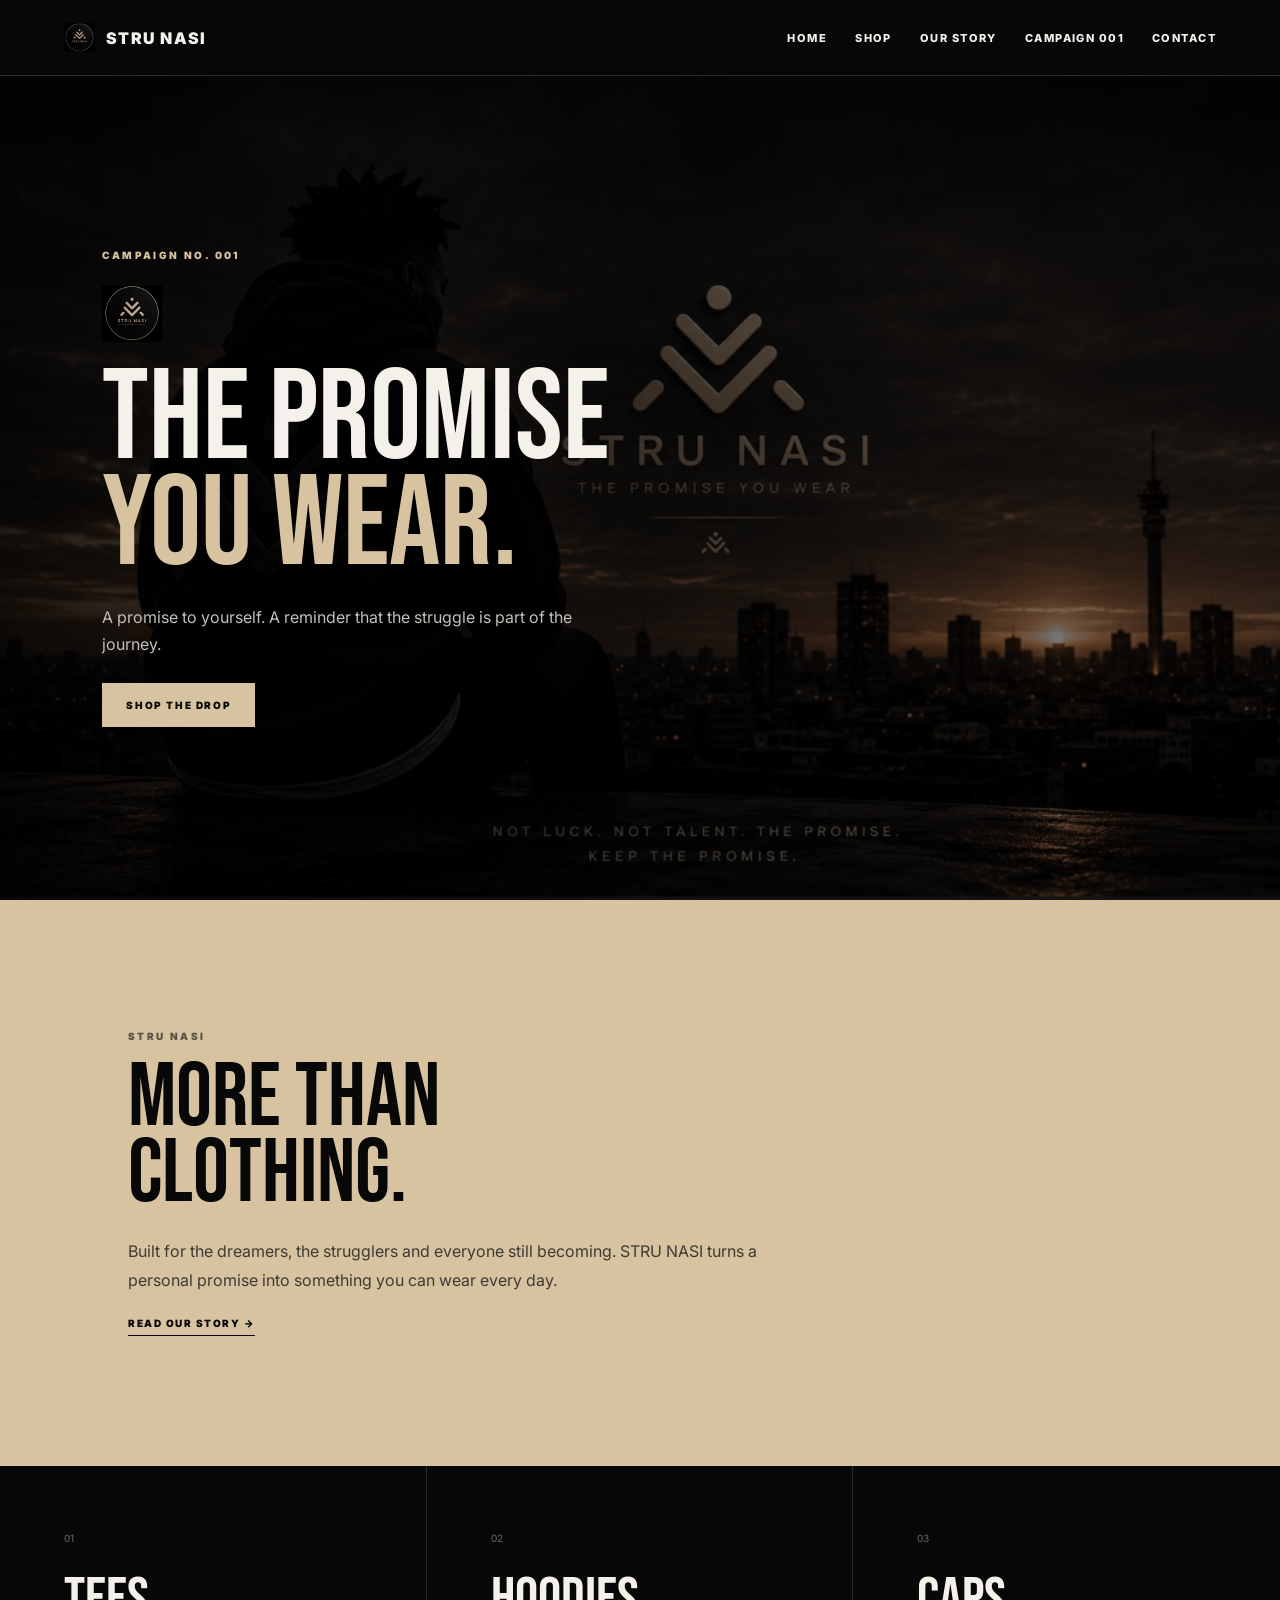
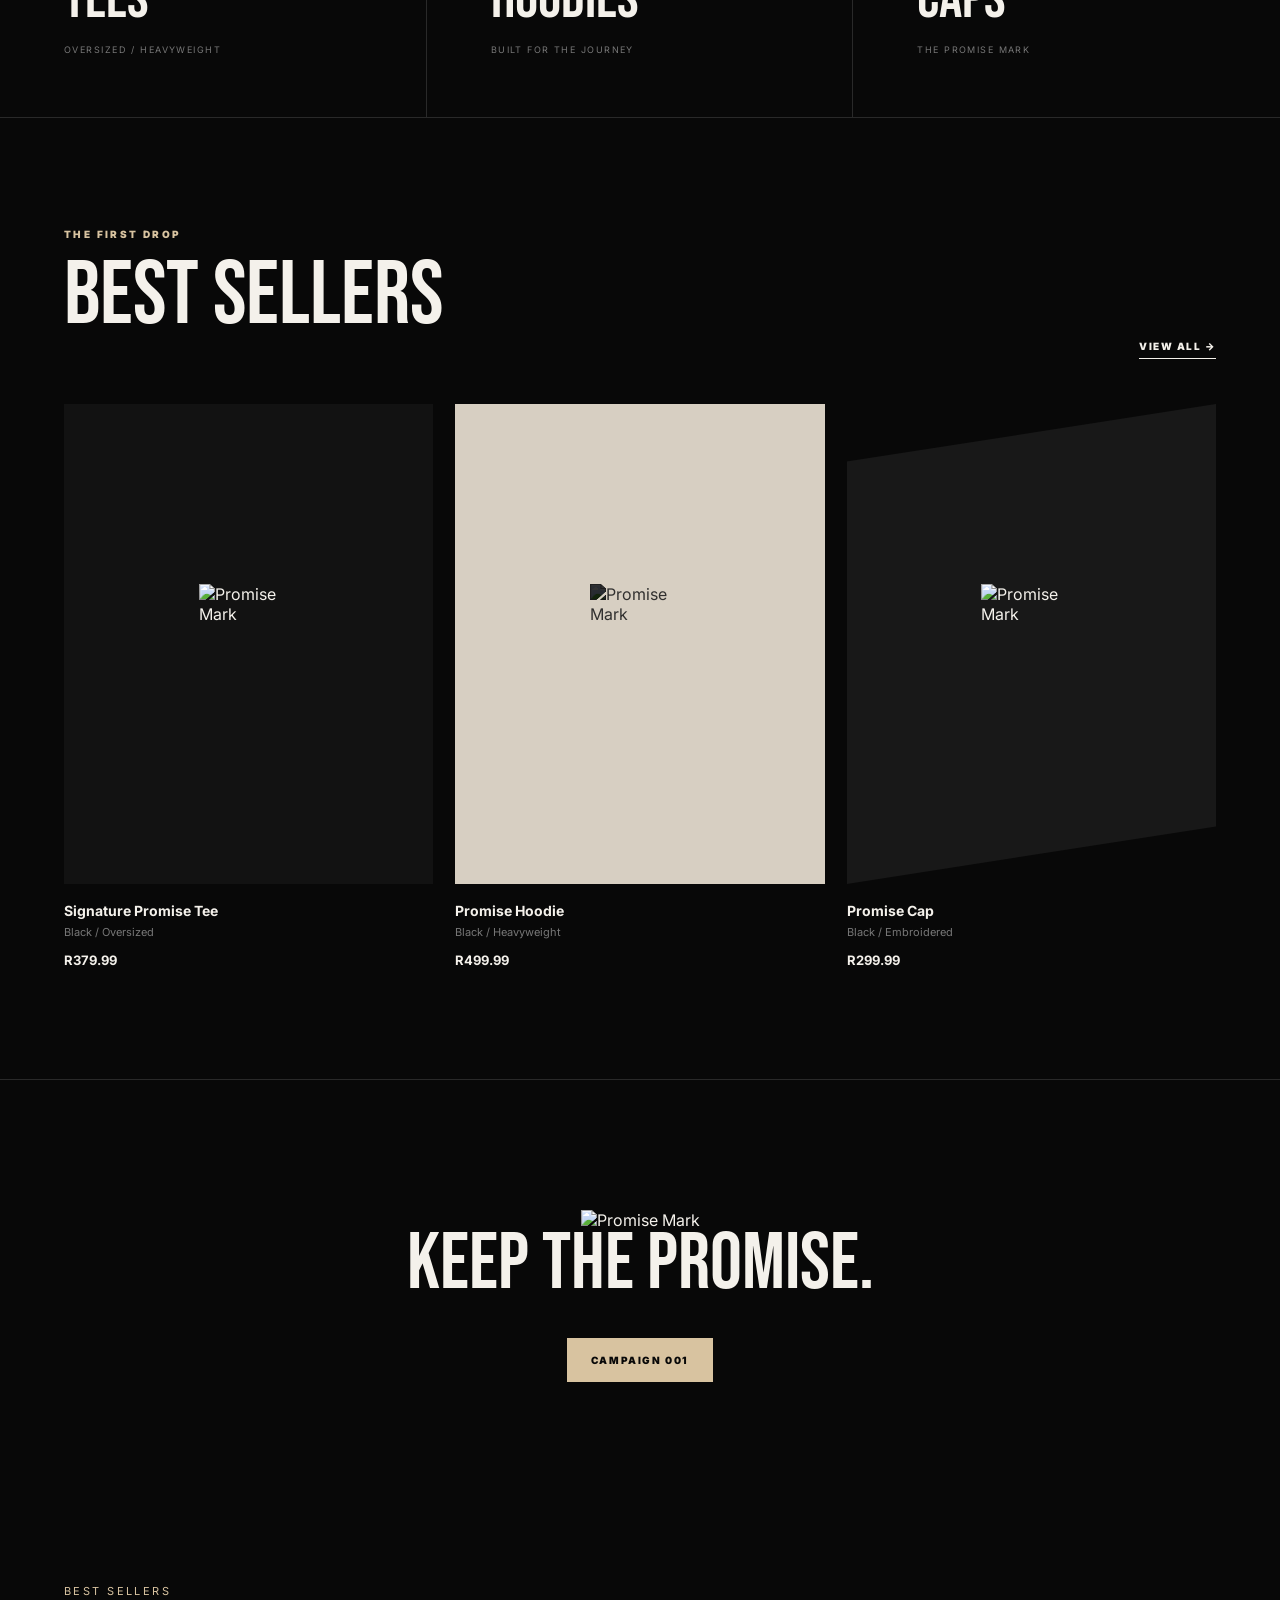
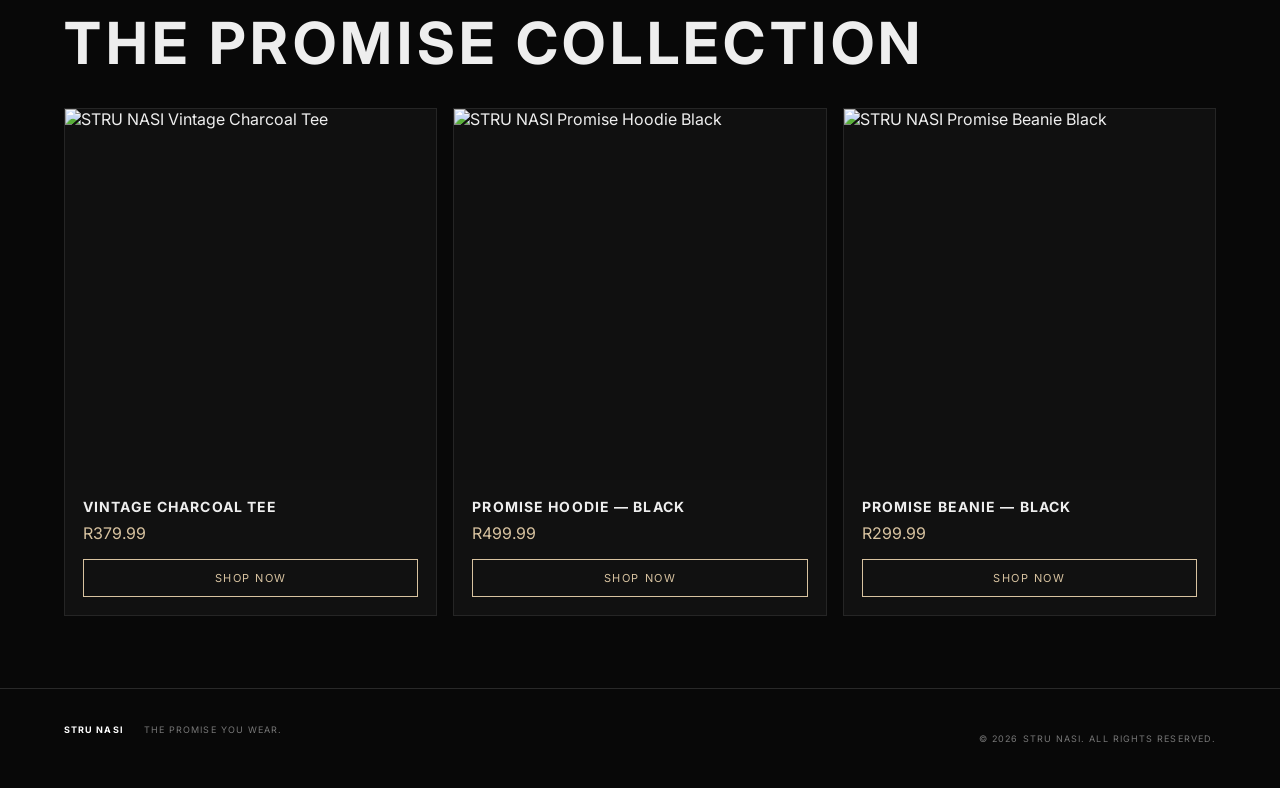
==== index.html @ 7100d146 "Update index.html" ====
<!doctype html><html lang="en"><head><meta charset="utf-8"><meta name="viewport" content="width=device-width,initial-scale=1"><title>STRU NASI — The Promise You Wear</title><meta name="description" content="STRU NASI — The Promise You Wear."><link rel="stylesheet" href="style.css"></head><body><header class="nav"><a class="logo-wrap" href="index.html"><img src="assets/stru-nasi-mark.jpg" alt="STRU NASI Promise Mark"><span>STRU NASI</span></a><button class="menu" aria-label="Menu">☰</button><nav><a href="index.html">Home</a><a href="shop.html">Shop</a><a href="story.html">Our Story</a><a href="campaign.html">Campaign 001</a><a href="contact.html">Contact</a></nav></header><main>
<section class="hero"><img src="assets/stru-nasi-home.jpg" alt="STRU NASI Campaign 001" class="hero-img"><div class="hero-overlay"><p class="kicker">CAMPAIGN NO. 001</p><img class="hero-mark" src="assets/stru-nasi-mark.jpg" alt="Promise Mark"><h1>THE PROMISE<br><em>YOU WEAR.</em></h1><p>A promise to yourself. A reminder that the struggle is part of the journey.</p><a class="btn" href="shop.html">SHOP THE DROP</a></div></section>
<section class="intro"><p class="kicker">STRU NASI</p><h2>MORE THAN<br>CLOTHING.</h2><p>Built for the dreamers, the strugglers and everyone still becoming. STRU NASI turns a personal promise into something you can wear every day.</p><a class="under" href="story.html">READ OUR STORY →</a></section>
<section class="categories"><a href="shop.html?filter=tees"><span>01</span><h3>TEES</h3><small>OVERSIZED / HEAVYWEIGHT</small></a><a href="shop.html?filter=hoodies"><span>02</span><h3>HOODIES</h3><small>BUILT FOR THE JOURNEY</small></a><a href="shop.html?filter=caps"><span>03</span><h3>CAPS</h3><small>THE PROMISE MARK</small></a></section>
<section class="best"><div class="section-head"><div><p class="kicker">THE FIRST DROP</p><h2>BEST SELLERS</h2></div><a class="under" href="shop.html">VIEW ALL →</a></div><div class="products"><article><div class="product-card black"><img src="assets/promise-mark.svg" alt="Promise Mark"></div><h4>Signature Promise Tee</h4><p>Black / Oversized</p><b>R379.99</b></article><article><div class="product-card bone"><img src="assets/promise-mark.svg" alt="Promise Mark"></div><h4>Promise Hoodie</h4><p>Black / Heavyweight</p><b>R499.99</b></article><article><div class="product-card cap"><img src="assets/promise-mark.svg" alt="Promise Mark"></div><h4>Promise Cap</h4><p>Black / Embroidered</p><b>R299.99</b></article></div></section>
<section class="statement"><img src="assets/promise-mark.svg" alt="Promise Mark"><h2>KEEP THE PROMISE.</h2><a class="btn" href="campaign.html">CAMPAIGN 001</a></section>
<section class="sn-products"><div class="sn-products-head"><p class="eyebrow">BEST SELLERS</p><h2>THE PROMISE COLLECTION</h2></div>
<div class="sn-product-grid">
<article class="sn-product-card">
<a href="shop.html" class="sn-product-image"><img src="assets/vintage-charcoal-tee.png" alt="STRU NASI Vintage Charcoal Tee"></a>
<div class="sn-product-info"><h3>Vintage Charcoal Tee</h3><p class="sn-price">R379.99</p><a class="sn-button" href="shop.html">SHOP NOW</a></div>
</article>
<article class="sn-product-card">
<a href="shop.html" class="sn-product-image"><img src="assets/promise-hoodie-black.png" alt="STRU NASI Promise Hoodie Black"></a>
<div class="sn-product-info"><h3>Promise Hoodie — Black</h3><p class="sn-price">R499.99</p><a class="sn-button" href="shop.html">SHOP NOW</a></div>
</article>
<article class="sn-product-card">
<a href="shop.html" class="sn-product-image"><img src="assets/promise-beanie-black.png" alt="STRU NASI Promise Beanie Black"></a>
<div class="sn-product-info"><h3>Promise Beanie — Black</h3><p class="sn-price">R299.99</p><a class="sn-button" href="shop.html">SHOP NOW</a></div>
</article>
</div>
</section></main><footer><div><b>STRU NASI</b><span>THE PROMISE YOU WEAR.</span></div><p>© 2026 STRU NASI. ALL RIGHTS RESERVED.</p></footer><script src="script.js"></script></body></html>
---- style.css ----
@import url("https://fonts.googleapis.com/css2?family=Bebas+Neue&family=Inter:wght@400;500;600;700;800;900&display=swap");:root{--black:#080808;--bone:#D8C3A0;--white:#f4f1eb;--muted:#92908a;--line:#292929}*{box-sizing:border-box}html{scroll-behavior:smooth}body{margin:0;background:var(--black);color:var(--white);font-family:Inter,Arial,sans-serif}a{color:inherit;text-decoration:none}.nav{height:76px;padding:0 5vw;display:flex;align-items:center;justify-content:space-between;border-bottom:1px solid var(--line);position:sticky;top:0;background:rgba(8,8,8,.94);backdrop-filter:blur(12px);z-index:10}.logo-wrap{display:flex;align-items:center;gap:11px;font-weight:900;letter-spacing:.08em}.logo-wrap img{width:31px;height:36px;object-fit:contain}.nav nav{display:flex;gap:28px;text-transform:uppercase;font-size:11px;font-weight:800;letter-spacing:.13em}.nav nav a:hover{color:var(--bone)}.menu{display:none;background:none;border:0;color:white;font-size:23px}.hero{height:calc(100vh - 76px);min-height:650px;position:relative;overflow:hidden}.hero-img{width:100%;height:100%;object-fit:cover;filter:brightness(.48)}.hero-overlay{position:absolute;inset:0;display:flex;flex-direction:column;justify-content:center;align-items:flex-start;padding:8vw;max-width:900px;background:linear-gradient(90deg,rgba(0,0,0,.65),transparent)}.kicker{font-size:10px;letter-spacing:.24em;font-weight:900;color:var(--bone);margin:0 0 18px}.hero-mark{width:60px;height:70px;object-fit:contain;margin-bottom:18px}.hero h1,.page-hero h1,.campaign-hero h1{font:400 clamp(68px,10vw,145px)/.83 "Bebas Neue",Impact,sans-serif;margin:0}.hero h1 em,.page-hero h1 em,.campaign-hero h1 em,h2 em{color:var(--bone);font-style:normal}.hero-overlay>p:not(.kicker){max-width:510px;color:#c2c0ba;line-height:1.7;margin:25px 0}.btn{display:inline-block;background:var(--bone);color:var(--black);padding:16px 24px;font-size:10px;font-weight:900;letter-spacing:.16em}.btn:hover{transform:translateY(-2px)}.intro{padding:130px 10vw;background:var(--bone);color:var(--black);max-width:none}.intro .kicker{color:#5b5145}.intro h2,.best h2,.statement h2,.campaign-copy h2,.story-grid h2{font:400 clamp(55px,7vw,105px)/.85 "Bebas Neue",Impact,sans-serif;margin:0 0 25px}.intro>p:not(.kicker){max-width:650px;line-height:1.8;color:#3e3a34}.under{font-size:10px;font-weight:900;letter-spacing:.15em;border-bottom:1px solid currentColor;padding-bottom:6px;display:inline-block}.categories{display:grid;grid-template-columns:repeat(3,1fr);border-bottom:1px solid var(--line)}.categories a{padding:60px 5vw;border-right:1px solid var(--line)}.categories a:last-child{border-right:0}.categories span{color:#666;font-size:10px}.categories h3{font:400 58px/1 "Bebas Neue";margin:25px 0 8px}.categories small{font-size:9px;letter-spacing:.16em;color:#777}.best,.shop-wrap,.story-grid,.campaign-copy{max-width:1300px;margin:auto;padding:110px 5vw}.section-head{display:flex;justify-content:space-between;align-items:end;margin-bottom:45px}.products{display:grid;grid-template-columns:repeat(3,1fr);gap:22px}.product-card{height:480px;display:grid;place-items:center;overflow:hidden}.product-card img{width:100px;height:120px;object-fit:contain}.black{background:#121212}.bone{background:#d7cfc2}.bone img{filter:brightness(.2)}.cap{background:#181818}.charcoal{background:#383838}.product-card.cap{clip-path:polygon(0 12%,100% 0,100% 88%,0 100%)}article h4,article h3{margin:18px 0 6px;font-size:14px}article p{font-size:11px;color:#777;margin:0 0 10px}article>b{font-size:13px}.statement{padding:130px 20px;text-align:center;border-top:1px solid var(--line)}.statement img{width:70px;height:80px}.statement h2{font-size:80px}.statement .btn{margin-top:15px}.page-hero{padding:120px 10vw 100px;border-bottom:1px solid var(--line)}.page-hero>p:last-child{color:#888;max-width:600px;line-height:1.7;margin-top:25px}.shop-wrap{padding-top:55px}.filters{display:flex;gap:10px;margin-bottom:35px;flex-wrap:wrap}.filter{background:none;border:1px solid var(--line);color:#aaa;padding:12px 18px;font-size:10px;font-weight:900;letter-spacing:.15em;cursor:pointer}.filter.active,.filter:hover{background:var(--bone);color:var(--black);border-color:var(--bone)}.shop-products{grid-template-columns:repeat(3,1fr)}.item.hidden{display:none}.meta{display:flex;justify-content:space-between;gap:15px;align-items:start}.story-grid{display:grid;grid-template-columns:1fr 1fr;gap:100px;align-items:center}.story-mark{width:180px;height:220px;background:#121212;padding:45px}.story-grid p{color:#92908a;line-height:1.9;max-width:530px}.campaign-hero{min-height:80vh;position:relative;display:grid;place-items:end start;overflow:hidden}.campaign-hero img{position:absolute;width:100%;height:100%;object-fit:cover;filter:brightness(.5)}.campaign-hero div{position:relative;padding:8vw}.campaign-hero p:not(.kicker){max-width:500px;color:#ccc;line-height:1.7}.campaign-copy p:not(.kicker){max-width:650px;color:#999;line-height:1.9}.campaign-copy .btn{margin-top:20px}.contact-grid{display:grid;grid-template-columns:repeat(2,1fr);max-width:1300px;margin:auto;padding:20px 5vw 120px}.contact-grid a{padding:50px 20px;border-top:1px solid var(--line);display:flex;flex-direction:column;gap:12px}.contact-grid a:nth-child(odd){border-right:1px solid var(--line)}.contact-grid span,.contact-grid small{font-size:9px;color:#777;letter-spacing:.15em}.contact-grid b{font:400 50px "Bebas Neue"}.contact-grid a:hover b{color:var(--bone)}footer{border-top:1px solid var(--line);padding:35px 5vw;display:flex;justify-content:space-between;color:#777;font-size:9px;letter-spacing:.12em}footer div{display:flex;gap:20px}footer b{color:white}@media(max-width:800px){.nav nav{display:none}.menu{display:block}.nav nav.open{display:flex;position:absolute;top:76px;left:0;right:0;background:#080808;flex-direction:column;padding:25px 5vw;border-bottom:1px solid var(--line)}.hero{min-height:620px}.hero-overlay{padding:10vw 7vw}.products,.shop-products,.categories,.story-grid,.contact-grid{grid-template-columns:1fr}.categories a{border-right:0;border-bottom:1px solid var(--line)}.section-head{align-items:start;gap:20px;flex-direction:column}.product-card{height:400px}.story-grid{gap:50px}.contact-grid a:nth-child(odd){border-right:0}.contact-grid b{font-size:42px}footer{flex-direction:column;gap:15px}footer div{flex-direction:column;gap:7px}}

/* STRU NASI — product gallery */
.sn-products{padding:72px 5vw;background:#080808;color:#eee}
.sn-products-head{max-width:1200px;margin:0 auto 30px}
.sn-products .eyebrow{letter-spacing:.22em;font-size:11px;color:#D8C3A0;margin:0 0 10px}
.sn-products h2{font-size:clamp(32px,5vw,58px);letter-spacing:.08em;margin:0}
.sn-product-grid{max-width:1200px;margin:auto;display:grid;grid-template-columns:repeat(3,minmax(0,1fr));gap:16px}
.sn-product-card{background:#111;border:1px solid #252525;overflow:hidden}
.sn-product-image{display:block;aspect-ratio:1/1;overflow:hidden;background:#101010}
.sn-product-image img{width:100%;height:100%;object-fit:cover;display:block}
.sn-product-info{padding:18px}
.sn-product-info h3{margin:0 0 8px;text-transform:uppercase;letter-spacing:.08em;font-size:14px}
.sn-price{color:#D8C3A0;font-size:16px;margin:0 0 16px}
.sn-button{display:block;text-align:center;border:1px solid #D8C3A0;color:#D8C3A0;text-decoration:none;padding:11px;font-size:11px;letter-spacing:.14em;text-transform:uppercase}
@media(max-width:800px){.sn-product-grid{grid-template-columns:1fr 1fr}}
@media(max-width:520px){.sn-product-grid{grid-template-columns:1fr}}
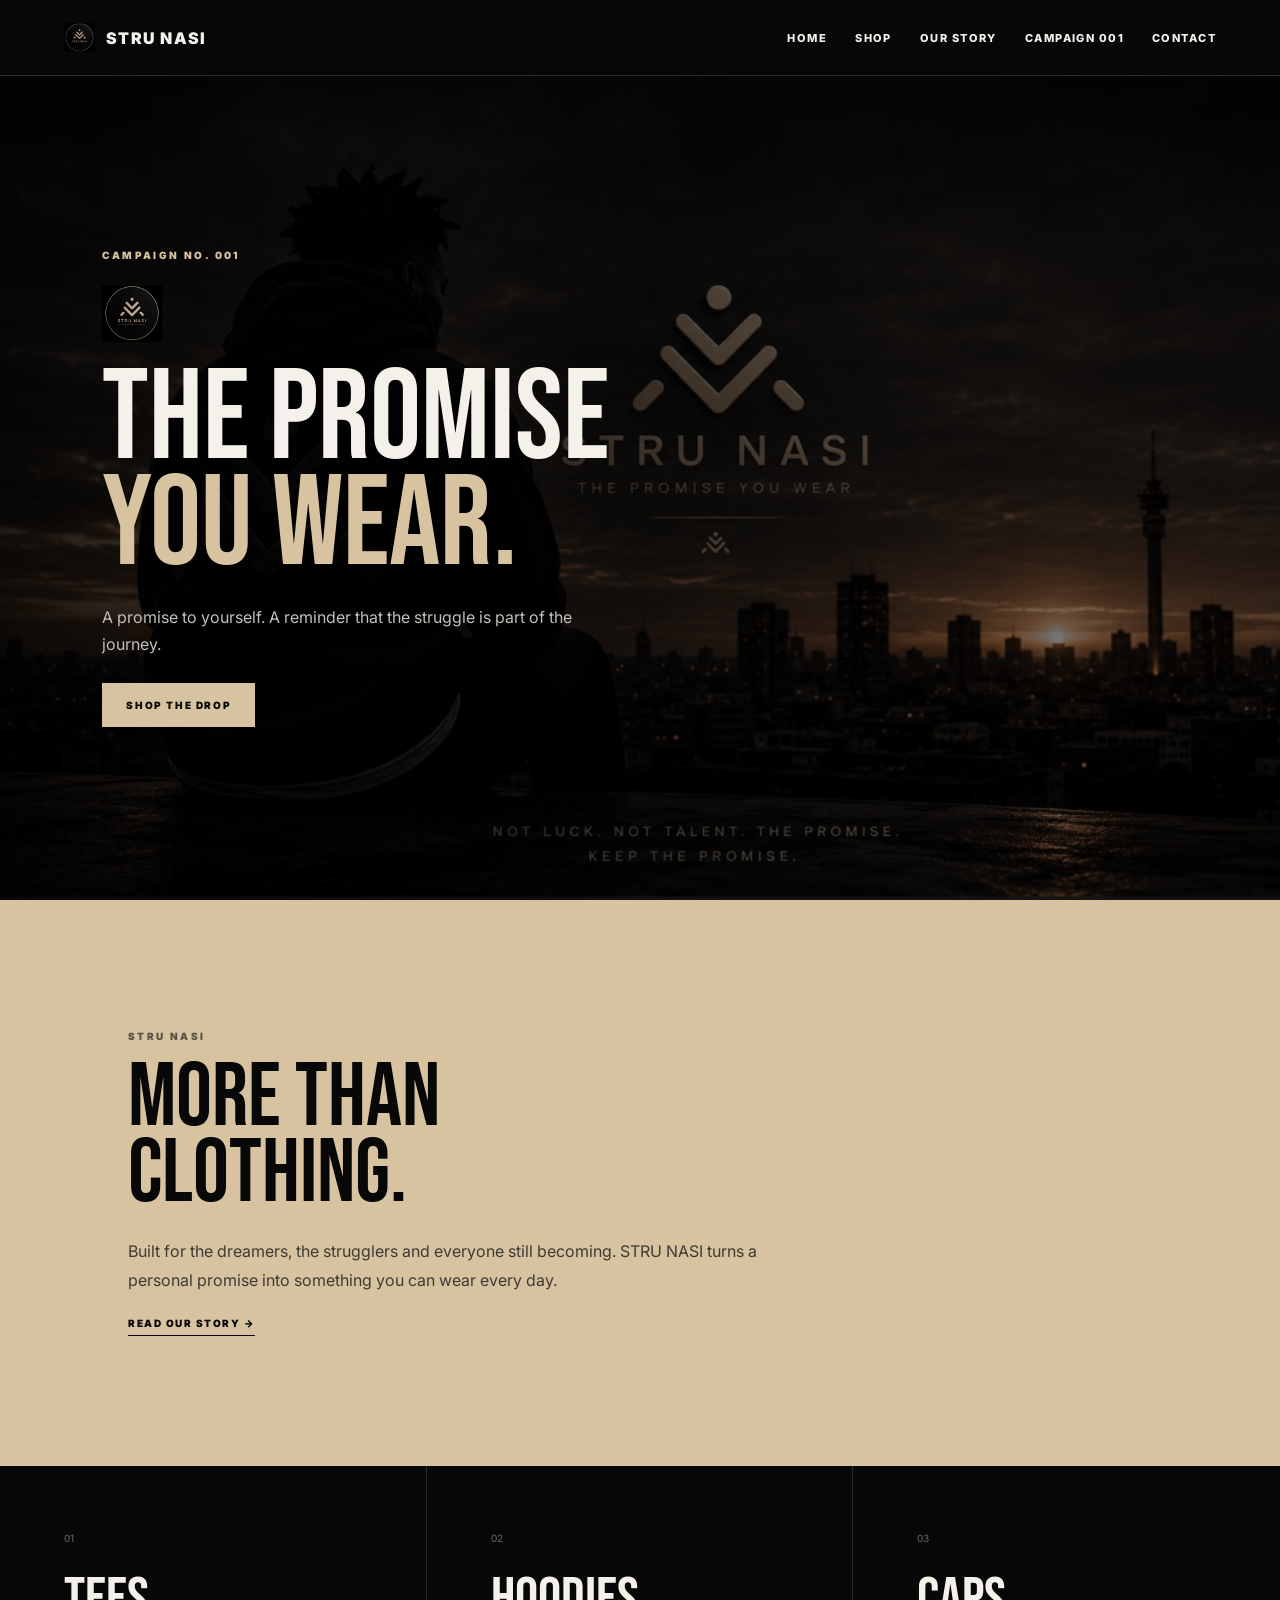
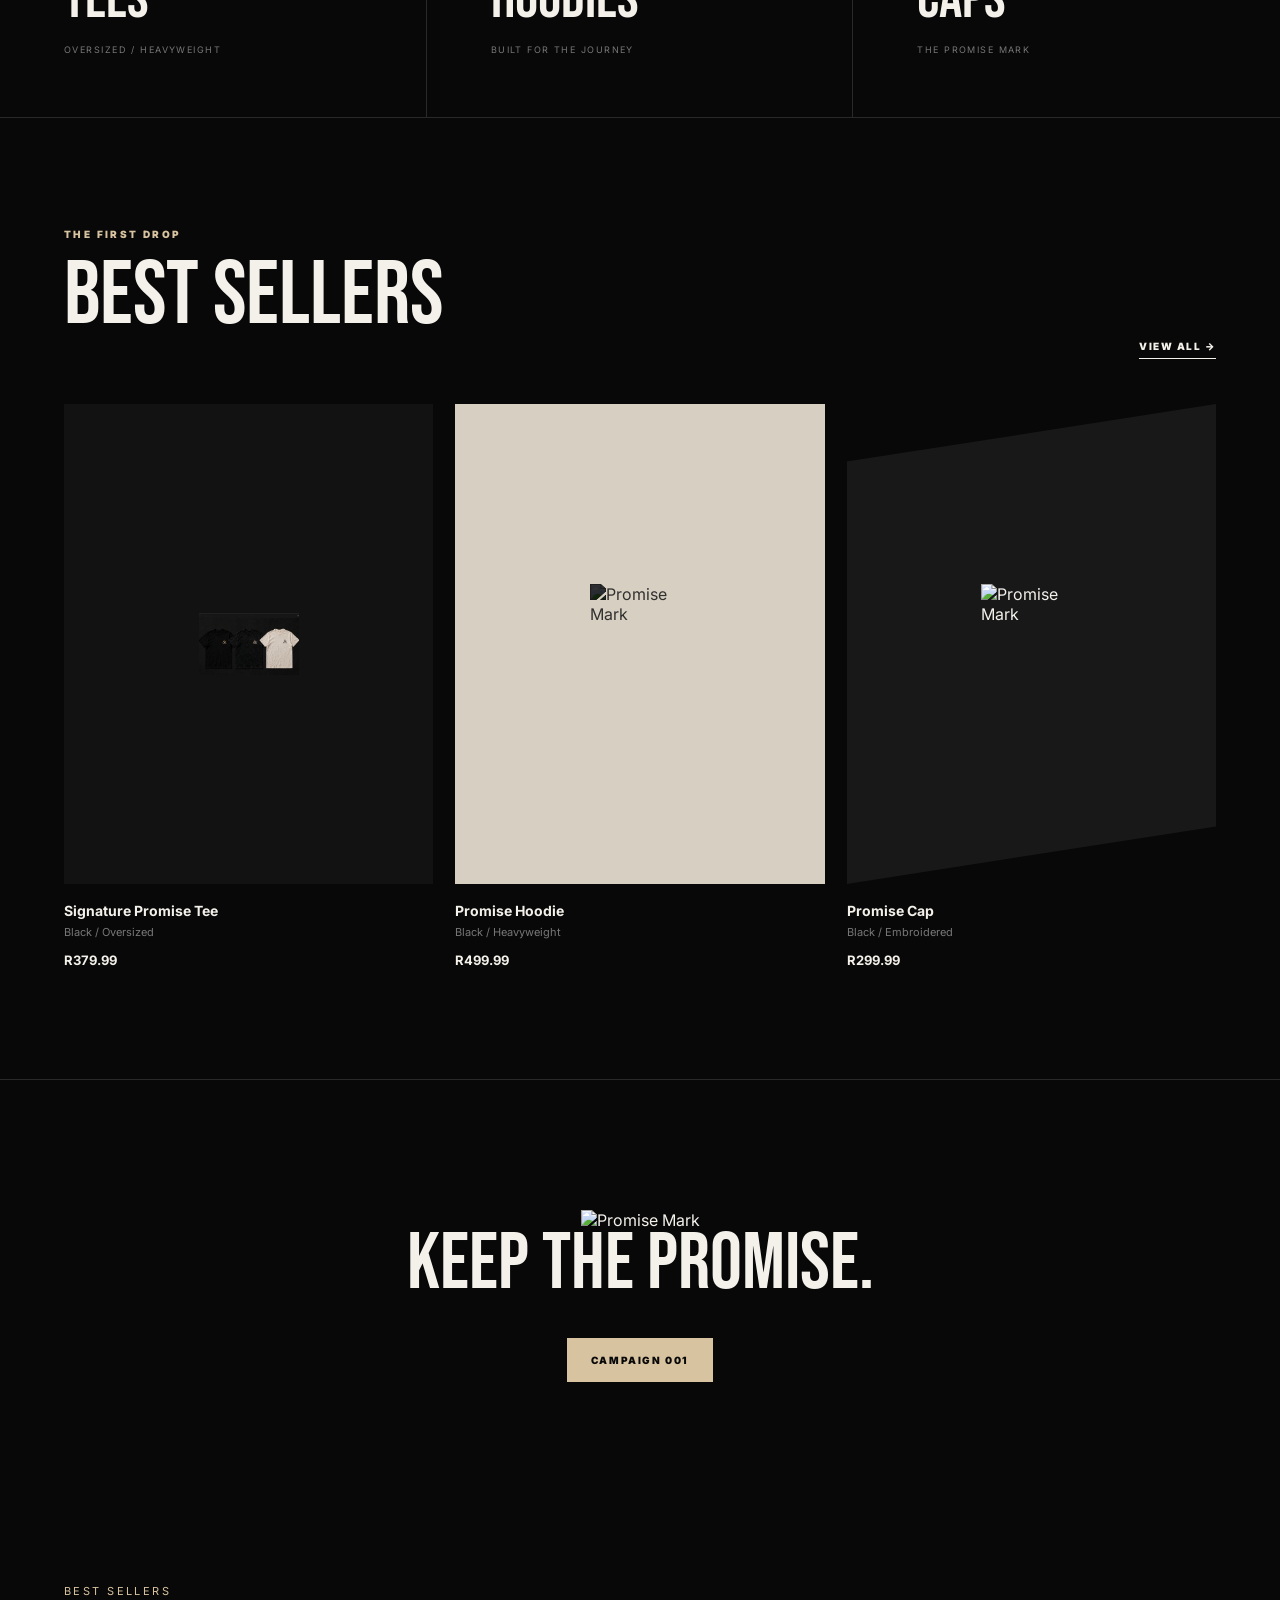
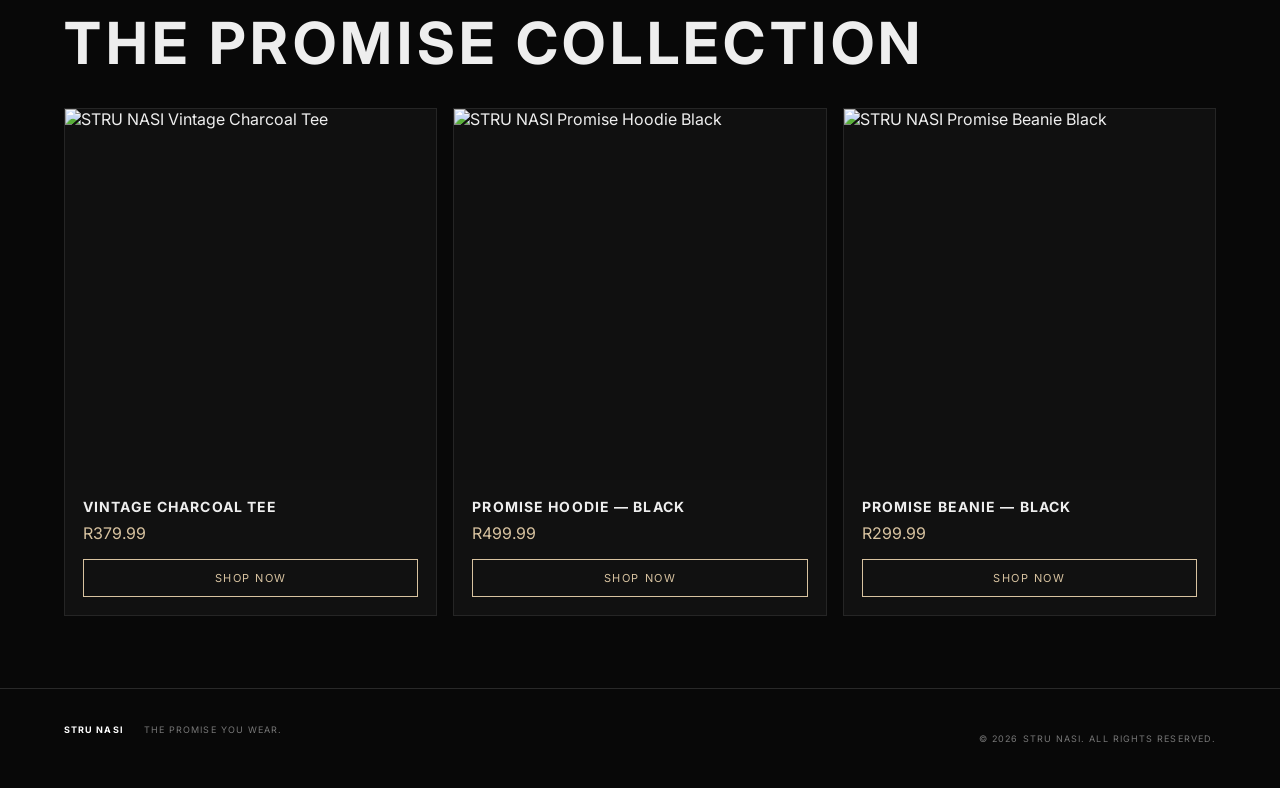
==== commit fb23ecf8: "Update index.html" ====
--- a/index.html
+++ b/index.html
@@ -2,7 +2,7 @@
 <section class="hero"><img src="assets/stru-nasi-home.jpg" alt="STRU NASI Campaign 001" class="hero-img"><div class="hero-overlay"><p class="kicker">CAMPAIGN NO. 001</p><img class="hero-mark" src="assets/stru-nasi-mark.jpg" alt="Promise Mark"><h1>THE PROMISE<br><em>YOU WEAR.</em></h1><p>A promise to yourself. A reminder that the struggle is part of the journey.</p><a class="btn" href="shop.html">SHOP THE DROP</a></div></section>
 <section class="intro"><p class="kicker">STRU NASI</p><h2>MORE THAN<br>CLOTHING.</h2><p>Built for the dreamers, the strugglers and everyone still becoming. STRU NASI turns a personal promise into something you can wear every day.</p><a class="under" href="story.html">READ OUR STORY →</a></section>
 <section class="categories"><a href="shop.html?filter=tees"><span>01</span><h3>TEES</h3><small>OVERSIZED / HEAVYWEIGHT</small></a><a href="shop.html?filter=hoodies"><span>02</span><h3>HOODIES</h3><small>BUILT FOR THE JOURNEY</small></a><a href="shop.html?filter=caps"><span>03</span><h3>CAPS</h3><small>THE PROMISE MARK</small></a></section>
-<section class="best"><div class="section-head"><div><p class="kicker">THE FIRST DROP</p><h2>BEST SELLERS</h2></div><a class="under" href="shop.html">VIEW ALL →</a></div><div class="products"><article><div class="product-card black"><img src="assets/promise-mark.svg" alt="Promise Mark"></div><h4>Signature Promise Tee</h4><p>Black / Oversized</p><b>R379.99</b></article><article><div class="product-card bone"><img src="assets/promise-mark.svg" alt="Promise Mark"></div><h4>Promise Hoodie</h4><p>Black / Heavyweight</p><b>R499.99</b></article><article><div class="product-card cap"><img src="assets/promise-mark.svg" alt="Promise Mark"></div><h4>Promise Cap</h4><p>Black / Embroidered</p><b>R299.99</b></article></div></section>
+<section class="best"><div class="section-head"><div><p class="kicker">THE FIRST DROP</p><h2>BEST SELLERS</h2></div><a class="under" href="shop.html">VIEW ALL →</a></div><div class="products"><article><div class="product-card black"><img src="assets/stru-nasi-tees.jpg" alt="Promise Mark"></div><h4>Signature Promise Tee</h4><p>Black / Oversized</p><b>R379.99</b></article><article><div class="product-card bone"><img src="assets/promise-mark.svg" alt="Promise Mark"></div><h4>Promise Hoodie</h4><p>Black / Heavyweight</p><b>R499.99</b></article><article><div class="product-card cap"><img src="assets/promise-mark.svg" alt="Promise Mark"></div><h4>Promise Cap</h4><p>Black / Embroidered</p><b>R299.99</b></article></div></section>
 <section class="statement"><img src="assets/promise-mark.svg" alt="Promise Mark"><h2>KEEP THE PROMISE.</h2><a class="btn" href="campaign.html">CAMPAIGN 001</a></section>
 <section class="sn-products"><div class="sn-products-head"><p class="eyebrow">BEST SELLERS</p><h2>THE PROMISE COLLECTION</h2></div>
 <div class="sn-product-grid">
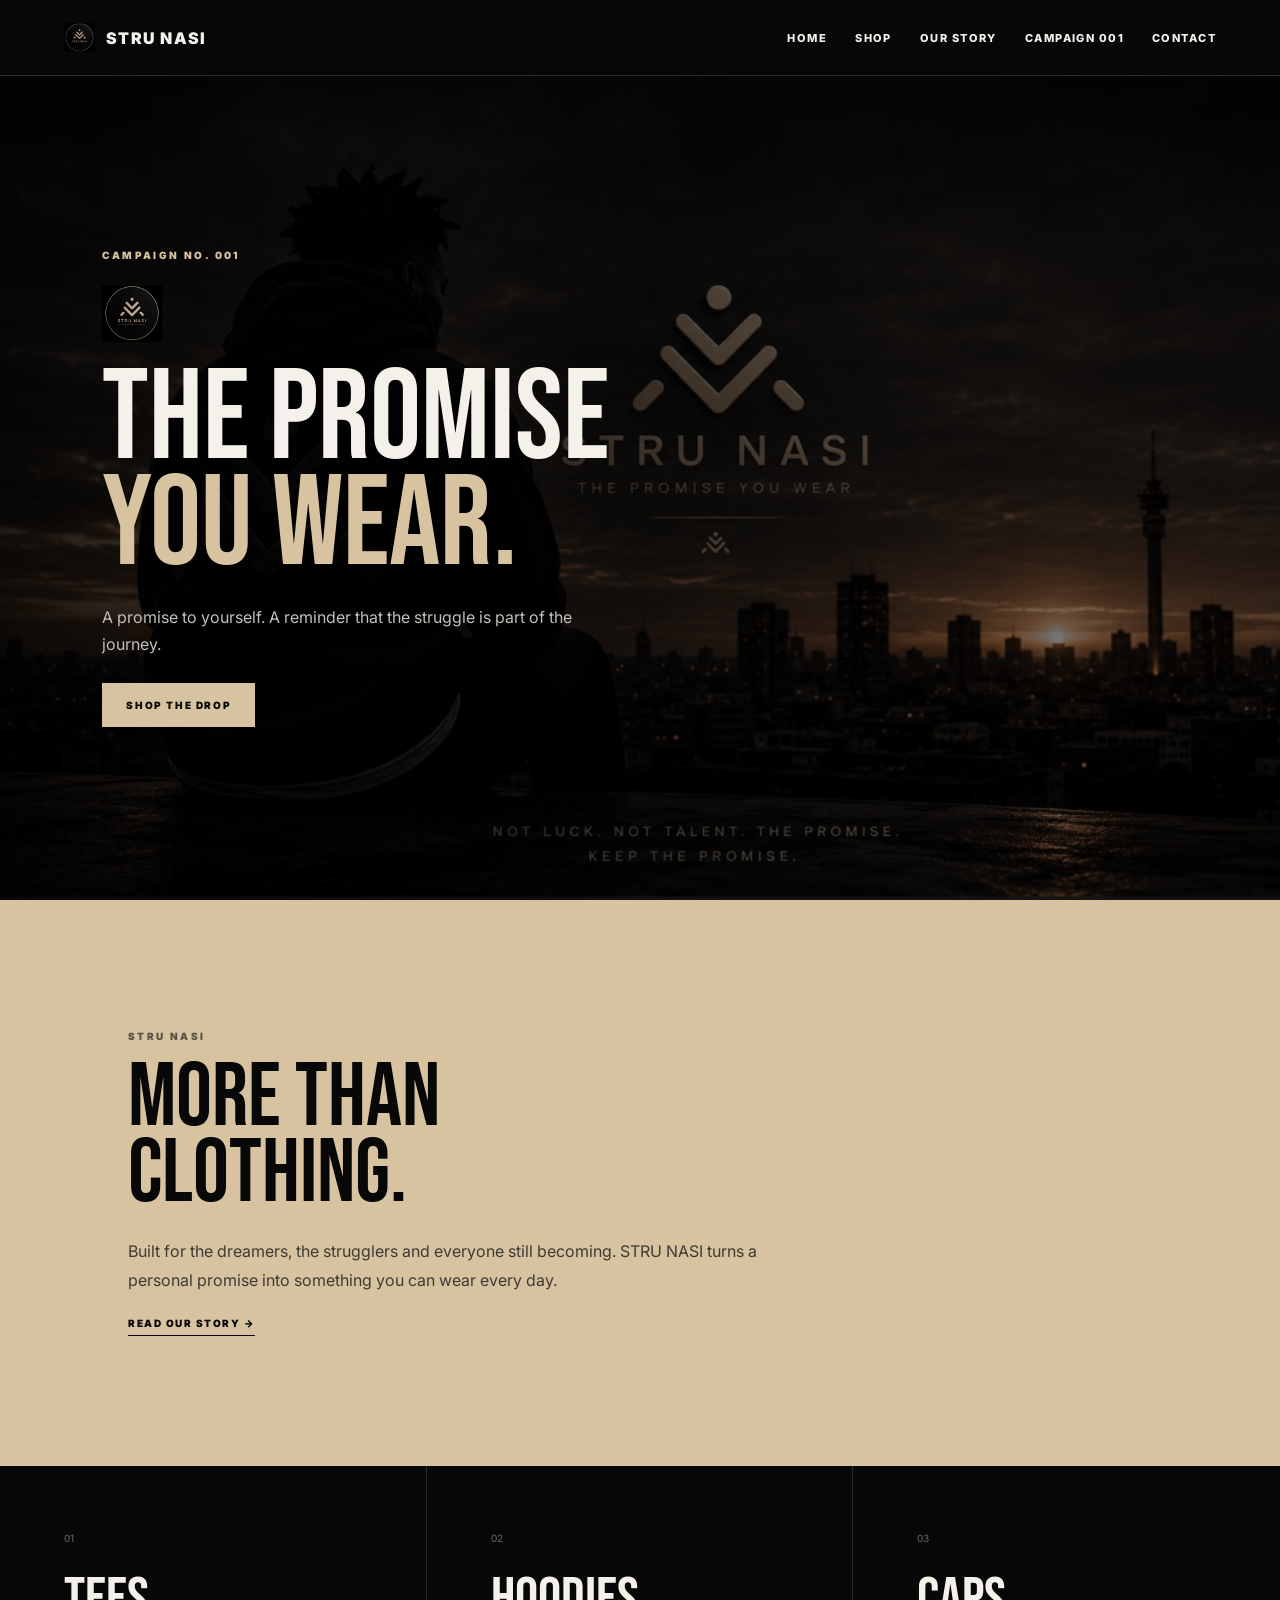
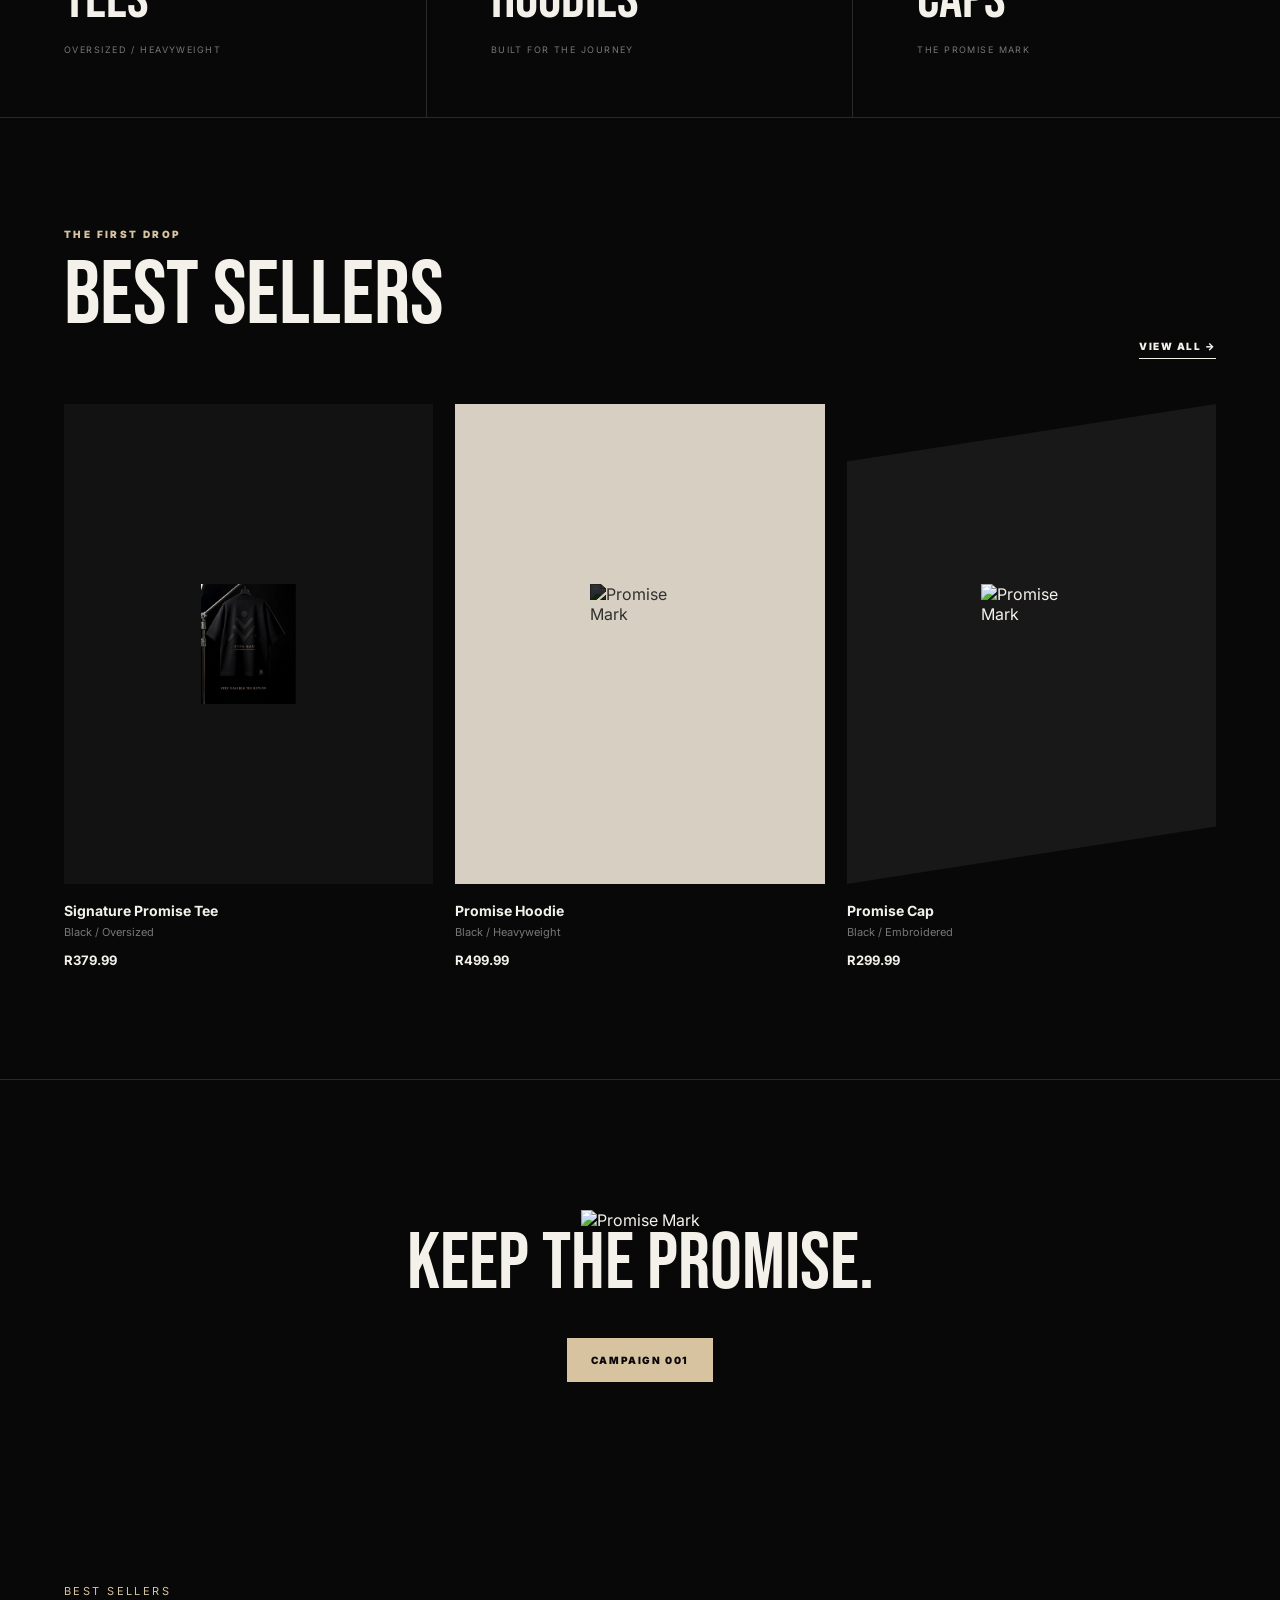
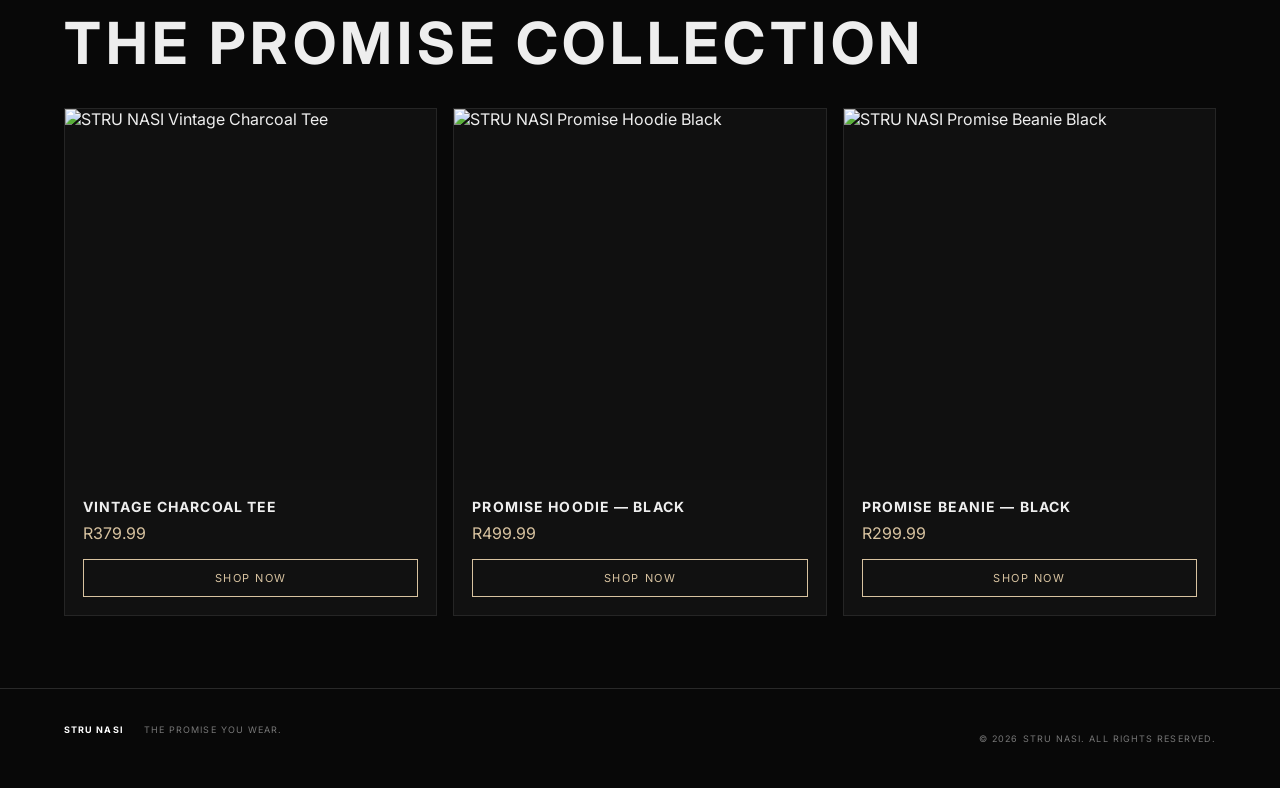
==== commit e4b16e7d: "Update index.html" ====
--- a/index.html
+++ b/index.html
@@ -2,7 +2,7 @@
 <section class="hero"><img src="assets/stru-nasi-home.jpg" alt="STRU NASI Campaign 001" class="hero-img"><div class="hero-overlay"><p class="kicker">CAMPAIGN NO. 001</p><img class="hero-mark" src="assets/stru-nasi-mark.jpg" alt="Promise Mark"><h1>THE PROMISE<br><em>YOU WEAR.</em></h1><p>A promise to yourself. A reminder that the struggle is part of the journey.</p><a class="btn" href="shop.html">SHOP THE DROP</a></div></section>
 <section class="intro"><p class="kicker">STRU NASI</p><h2>MORE THAN<br>CLOTHING.</h2><p>Built for the dreamers, the strugglers and everyone still becoming. STRU NASI turns a personal promise into something you can wear every day.</p><a class="under" href="story.html">READ OUR STORY →</a></section>
 <section class="categories"><a href="shop.html?filter=tees"><span>01</span><h3>TEES</h3><small>OVERSIZED / HEAVYWEIGHT</small></a><a href="shop.html?filter=hoodies"><span>02</span><h3>HOODIES</h3><small>BUILT FOR THE JOURNEY</small></a><a href="shop.html?filter=caps"><span>03</span><h3>CAPS</h3><small>THE PROMISE MARK</small></a></section>
-<section class="best"><div class="section-head"><div><p class="kicker">THE FIRST DROP</p><h2>BEST SELLERS</h2></div><a class="under" href="shop.html">VIEW ALL →</a></div><div class="products"><article><div class="product-card black"><img src="assets/stru-nasi-tees.jpg" alt="Promise Mark"></div><h4>Signature Promise Tee</h4><p>Black / Oversized</p><b>R379.99</b></article><article><div class="product-card bone"><img src="assets/promise-mark.svg" alt="Promise Mark"></div><h4>Promise Hoodie</h4><p>Black / Heavyweight</p><b>R499.99</b></article><article><div class="product-card cap"><img src="assets/promise-mark.svg" alt="Promise Mark"></div><h4>Promise Cap</h4><p>Black / Embroidered</p><b>R299.99</b></article></div></section>
+<section class="best"><div class="section-head"><div><p class="kicker">THE FIRST DROP</p><h2>BEST SELLERS</h2></div><a class="under" href="shop.html">VIEW ALL →</a></div><div class="products"><article><div class="product-card black"><img src="assets/stru-nasi-black-tee.jpg" alt="Promise Mark"></div><h4>Signature Promise Tee</h4><p>Black / Oversized</p><b>R379.99</b></article><article><div class="product-card bone"><img src="assets/promise-mark.svg" alt="Promise Mark"></div><h4>Promise Hoodie</h4><p>Black / Heavyweight</p><b>R499.99</b></article><article><div class="product-card cap"><img src="assets/promise-mark.svg" alt="Promise Mark"></div><h4>Promise Cap</h4><p>Black / Embroidered</p><b>R299.99</b></article></div></section>
 <section class="statement"><img src="assets/promise-mark.svg" alt="Promise Mark"><h2>KEEP THE PROMISE.</h2><a class="btn" href="campaign.html">CAMPAIGN 001</a></section>
 <section class="sn-products"><div class="sn-products-head"><p class="eyebrow">BEST SELLERS</p><h2>THE PROMISE COLLECTION</h2></div>
 <div class="sn-product-grid">
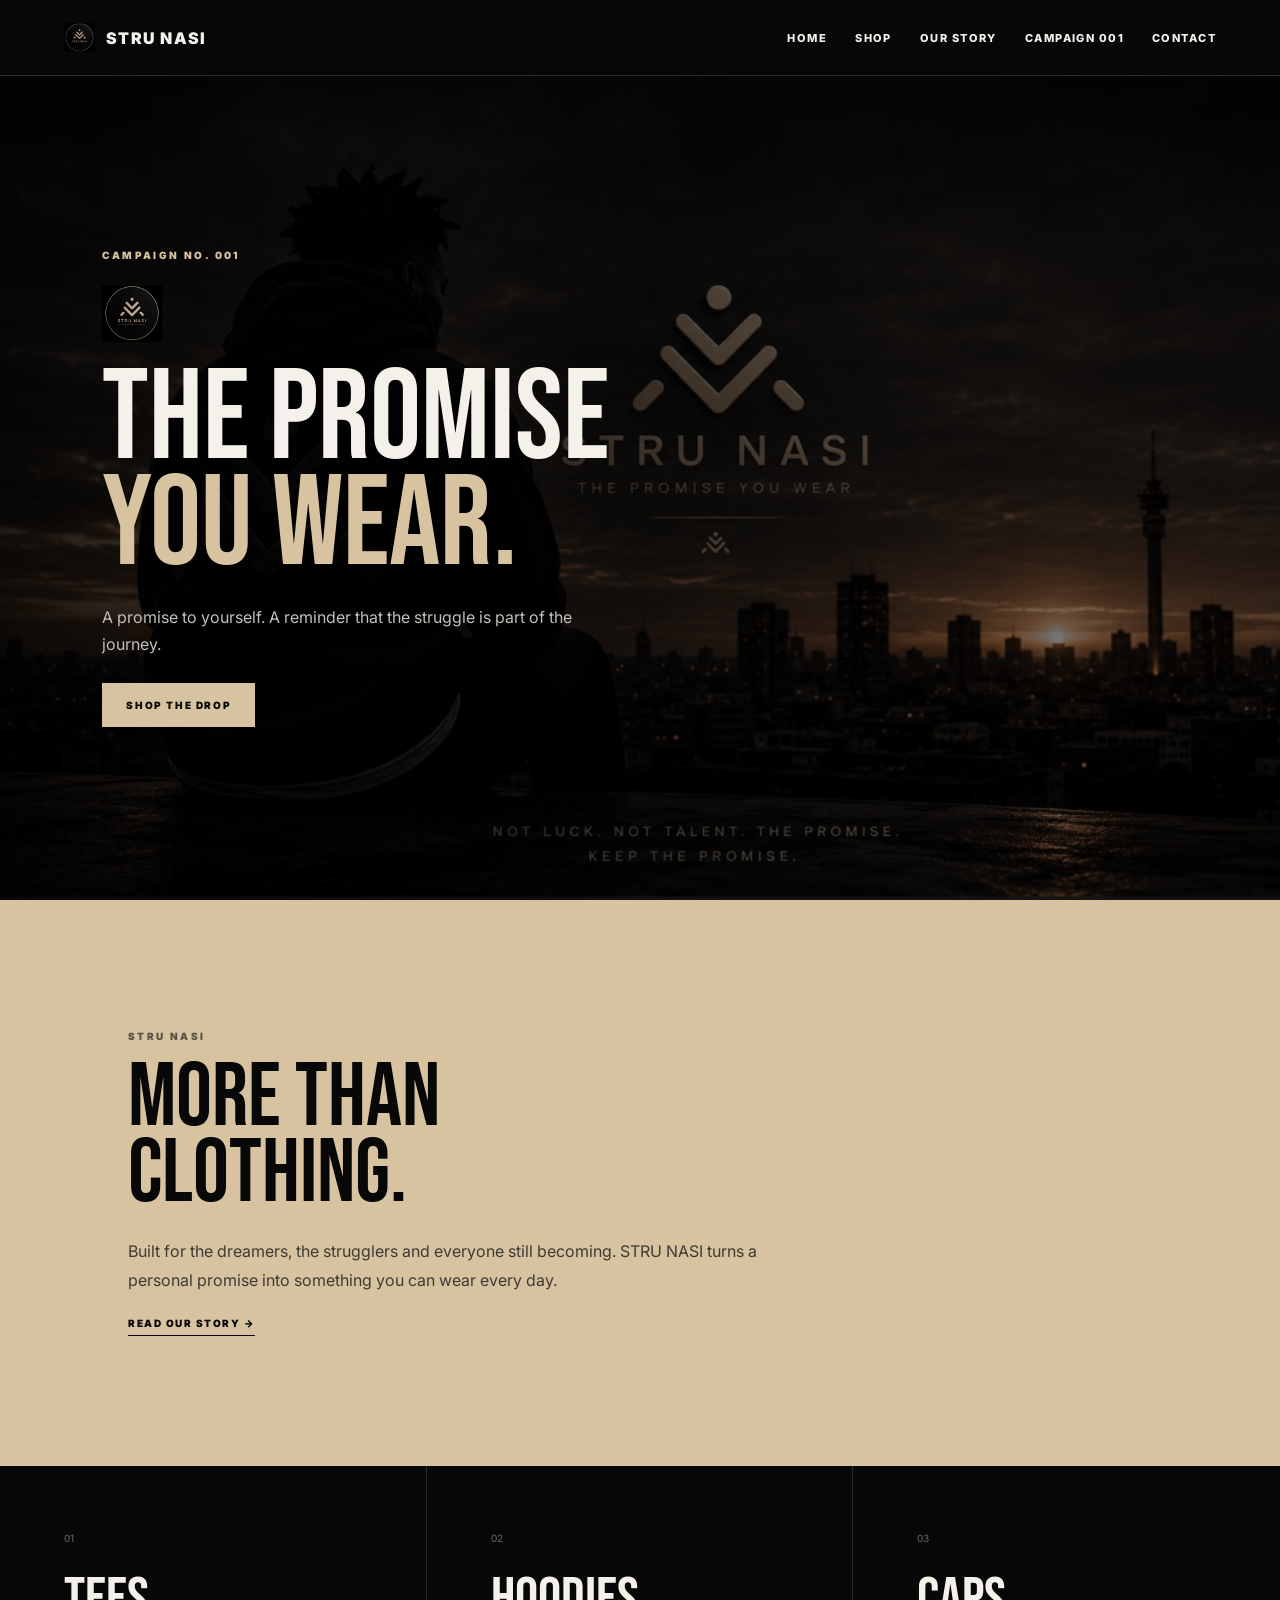
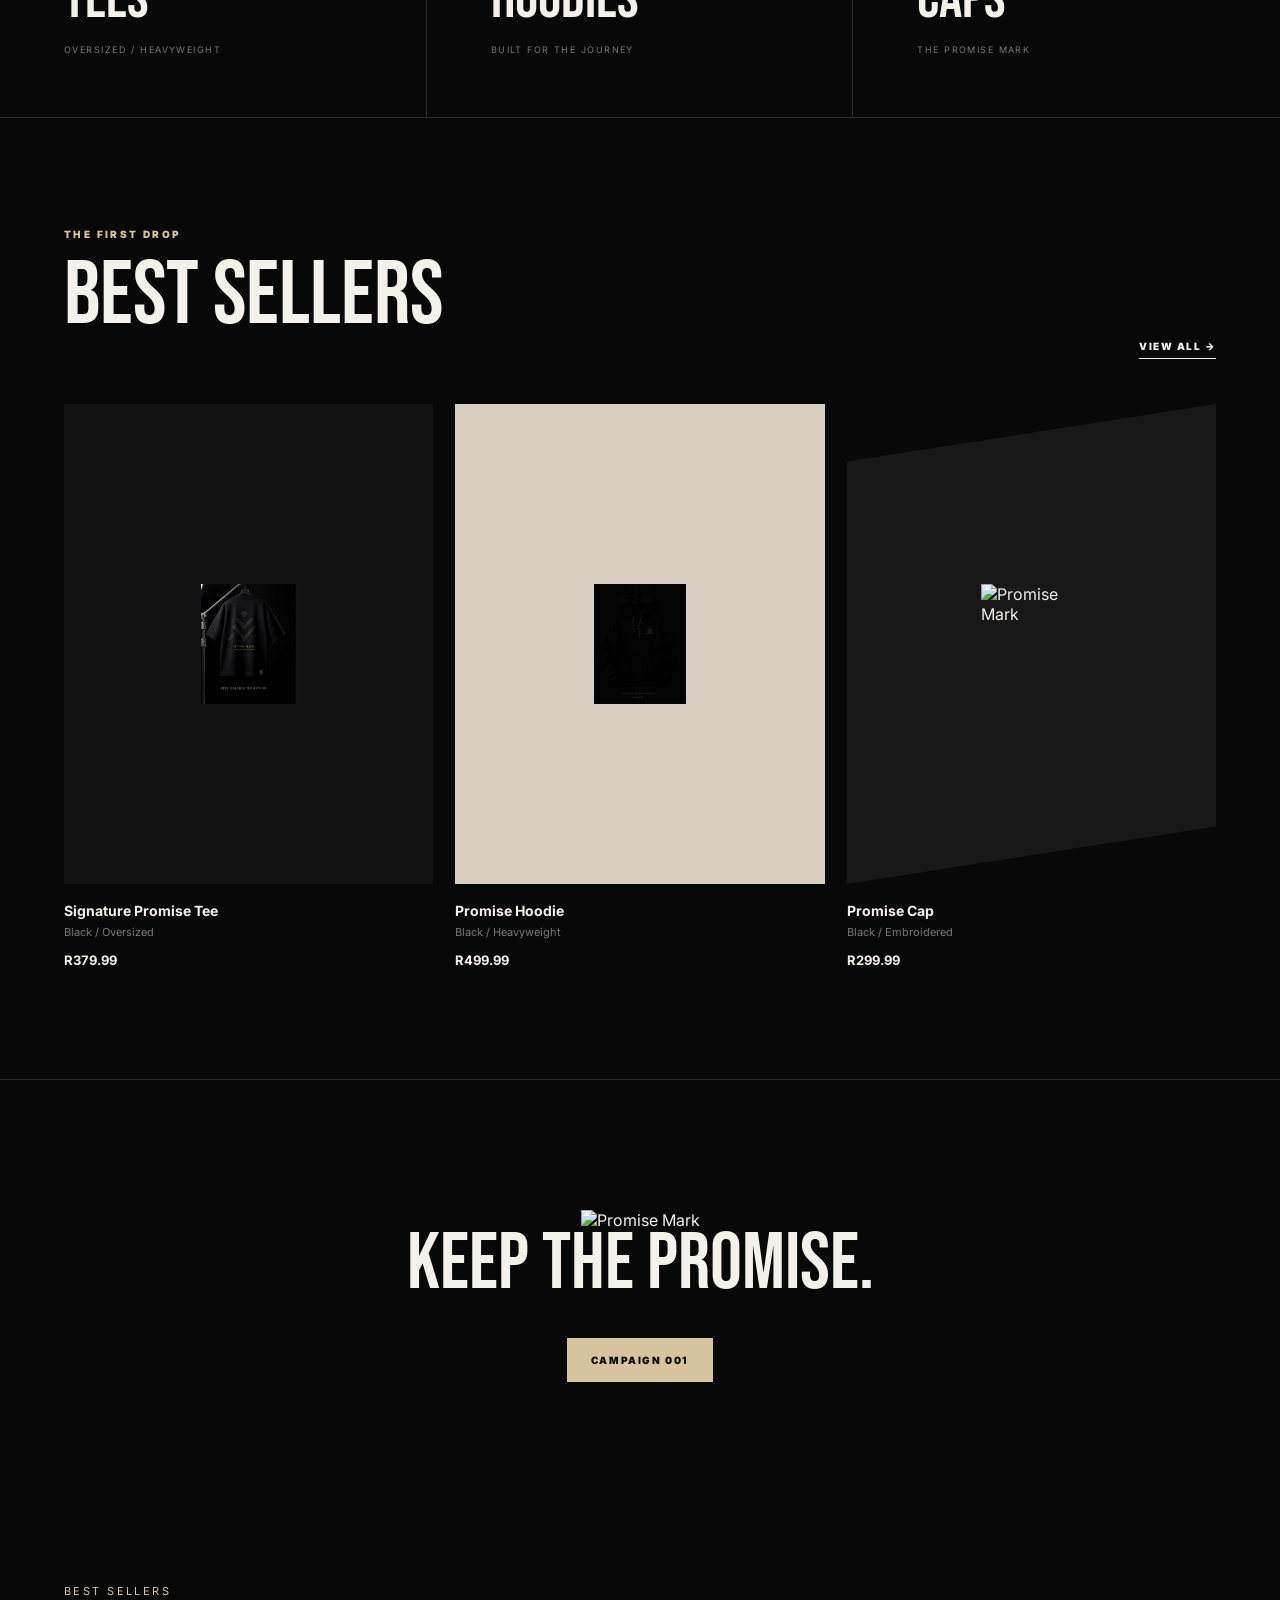
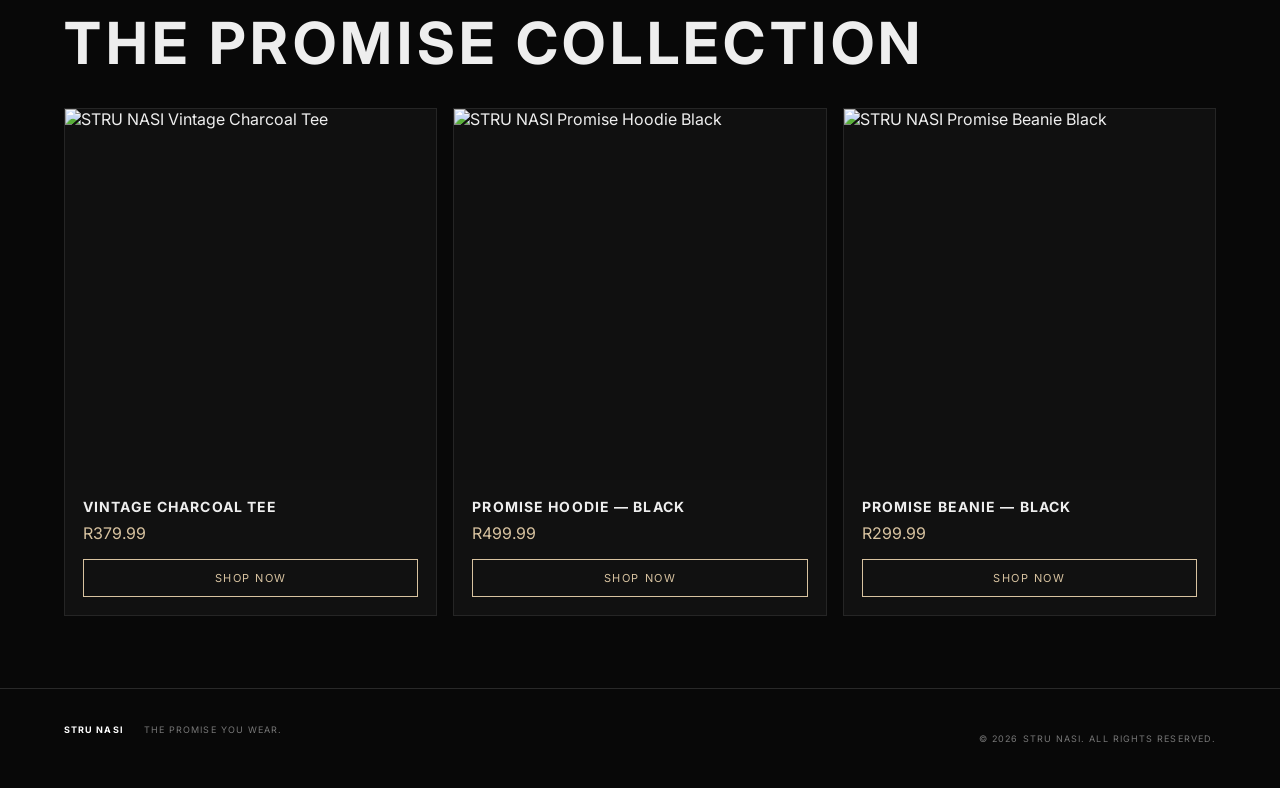
==== commit 7e0b4d88: "Update index.html" ====
--- a/index.html
+++ b/index.html
@@ -2,7 +2,7 @@
 <section class="hero"><img src="assets/stru-nasi-home.jpg" alt="STRU NASI Campaign 001" class="hero-img"><div class="hero-overlay"><p class="kicker">CAMPAIGN NO. 001</p><img class="hero-mark" src="assets/stru-nasi-mark.jpg" alt="Promise Mark"><h1>THE PROMISE<br><em>YOU WEAR.</em></h1><p>A promise to yourself. A reminder that the struggle is part of the journey.</p><a class="btn" href="shop.html">SHOP THE DROP</a></div></section>
 <section class="intro"><p class="kicker">STRU NASI</p><h2>MORE THAN<br>CLOTHING.</h2><p>Built for the dreamers, the strugglers and everyone still becoming. STRU NASI turns a personal promise into something you can wear every day.</p><a class="under" href="story.html">READ OUR STORY →</a></section>
 <section class="categories"><a href="shop.html?filter=tees"><span>01</span><h3>TEES</h3><small>OVERSIZED / HEAVYWEIGHT</small></a><a href="shop.html?filter=hoodies"><span>02</span><h3>HOODIES</h3><small>BUILT FOR THE JOURNEY</small></a><a href="shop.html?filter=caps"><span>03</span><h3>CAPS</h3><small>THE PROMISE MARK</small></a></section>
-<section class="best"><div class="section-head"><div><p class="kicker">THE FIRST DROP</p><h2>BEST SELLERS</h2></div><a class="under" href="shop.html">VIEW ALL →</a></div><div class="products"><article><div class="product-card black"><img src="assets/stru-nasi-black-tee.jpg" alt="Promise Mark"></div><h4>Signature Promise Tee</h4><p>Black / Oversized</p><b>R379.99</b></article><article><div class="product-card bone"><img src="assets/promise-mark.svg" alt="Promise Mark"></div><h4>Promise Hoodie</h4><p>Black / Heavyweight</p><b>R499.99</b></article><article><div class="product-card cap"><img src="assets/promise-mark.svg" alt="Promise Mark"></div><h4>Promise Cap</h4><p>Black / Embroidered</p><b>R299.99</b></article></div></section>
+<section class="best"><div class="section-head"><div><p class="kicker">THE FIRST DROP</p><h2>BEST SELLERS</h2></div><a class="under" href="shop.html">VIEW ALL →</a></div><div class="products"><article><div class="product-card black"><img src="assets/stru-nasi-black-tee.jpg" alt="Promise Mark"></div><h4>Signature Promise Tee</h4><p>Black / Oversized</p><b>R379.99</b></article><article><div class="product-card bone"><img src="assets/stru-nasi-blchoodie.jpg" alt="Promise Mark"></div><h4>Promise Hoodie</h4><p>Black / Heavyweight</p><b>R499.99</b></article><article><div class="product-card cap"><img src="assets/promise-mark.svg" alt="Promise Mark"></div><h4>Promise Cap</h4><p>Black / Embroidered</p><b>R299.99</b></article></div></section>
 <section class="statement"><img src="assets/promise-mark.svg" alt="Promise Mark"><h2>KEEP THE PROMISE.</h2><a class="btn" href="campaign.html">CAMPAIGN 001</a></section>
 <section class="sn-products"><div class="sn-products-head"><p class="eyebrow">BEST SELLERS</p><h2>THE PROMISE COLLECTION</h2></div>
 <div class="sn-product-grid">
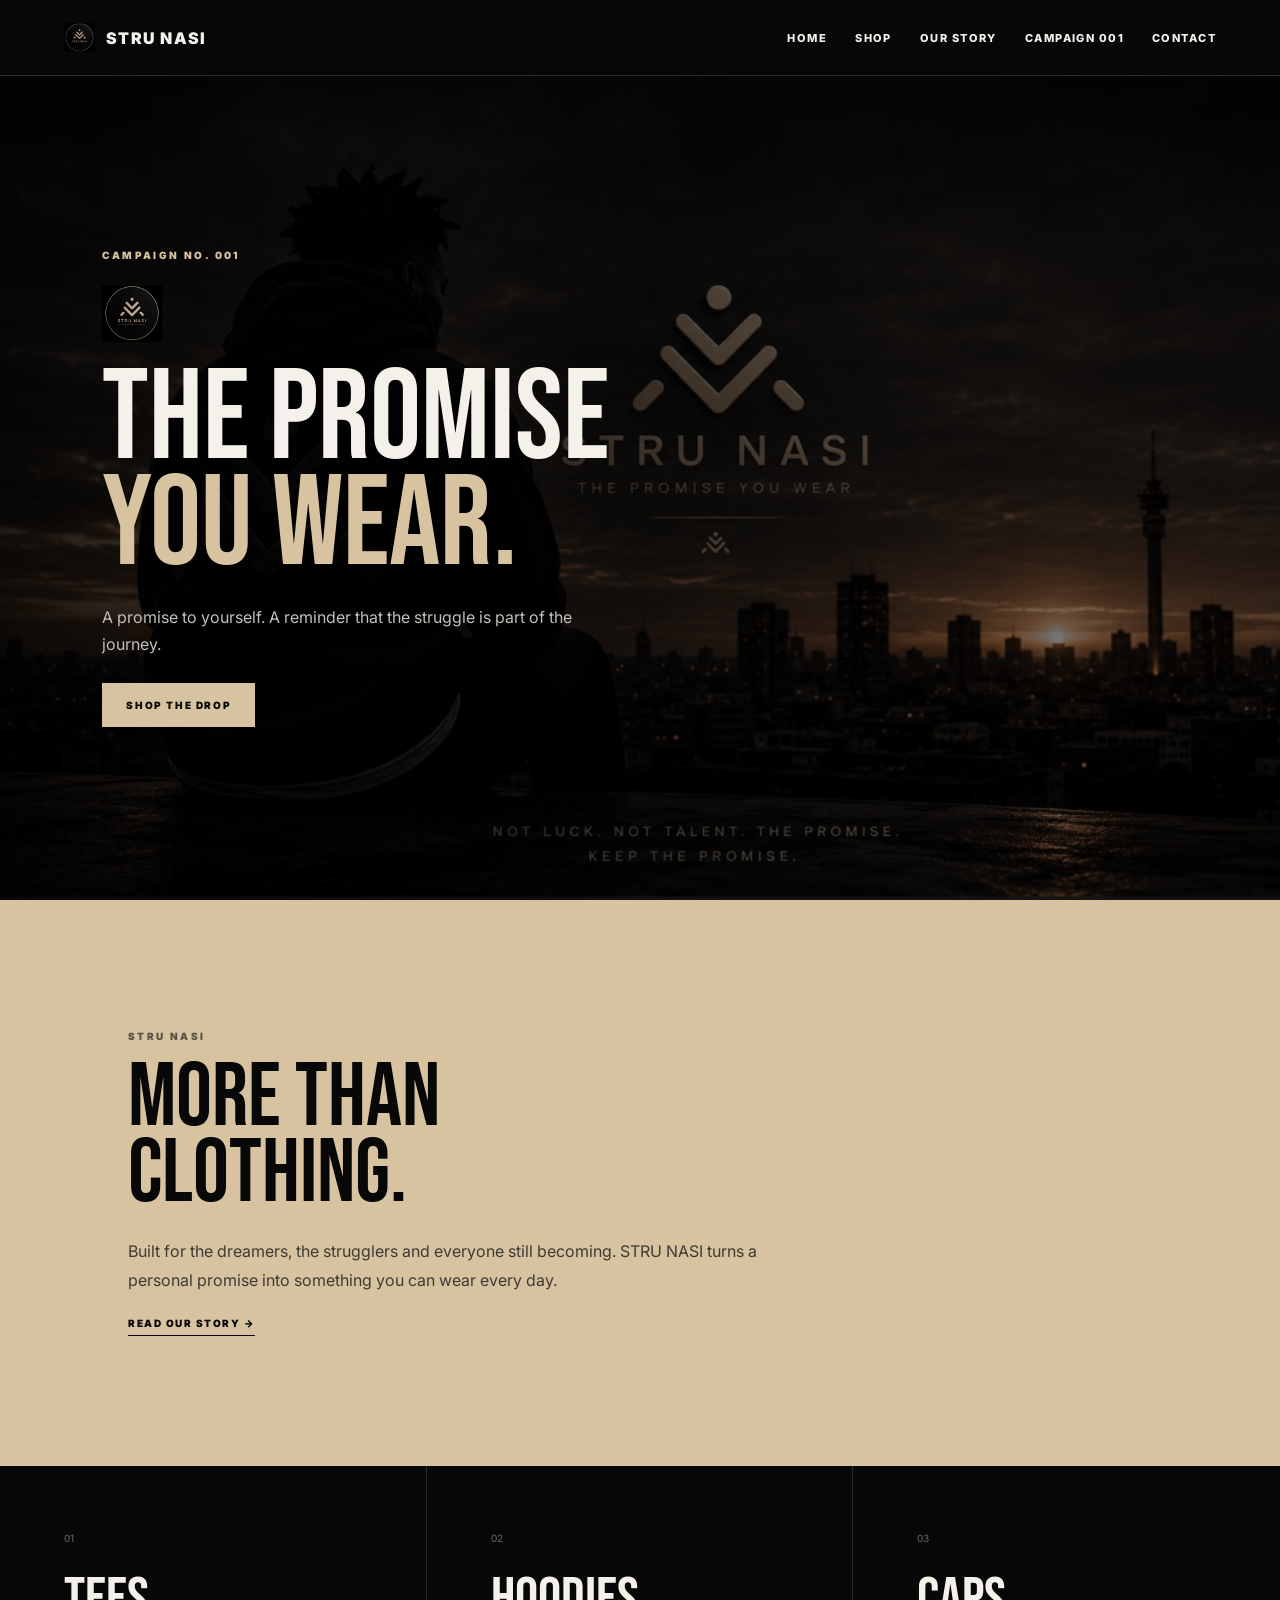
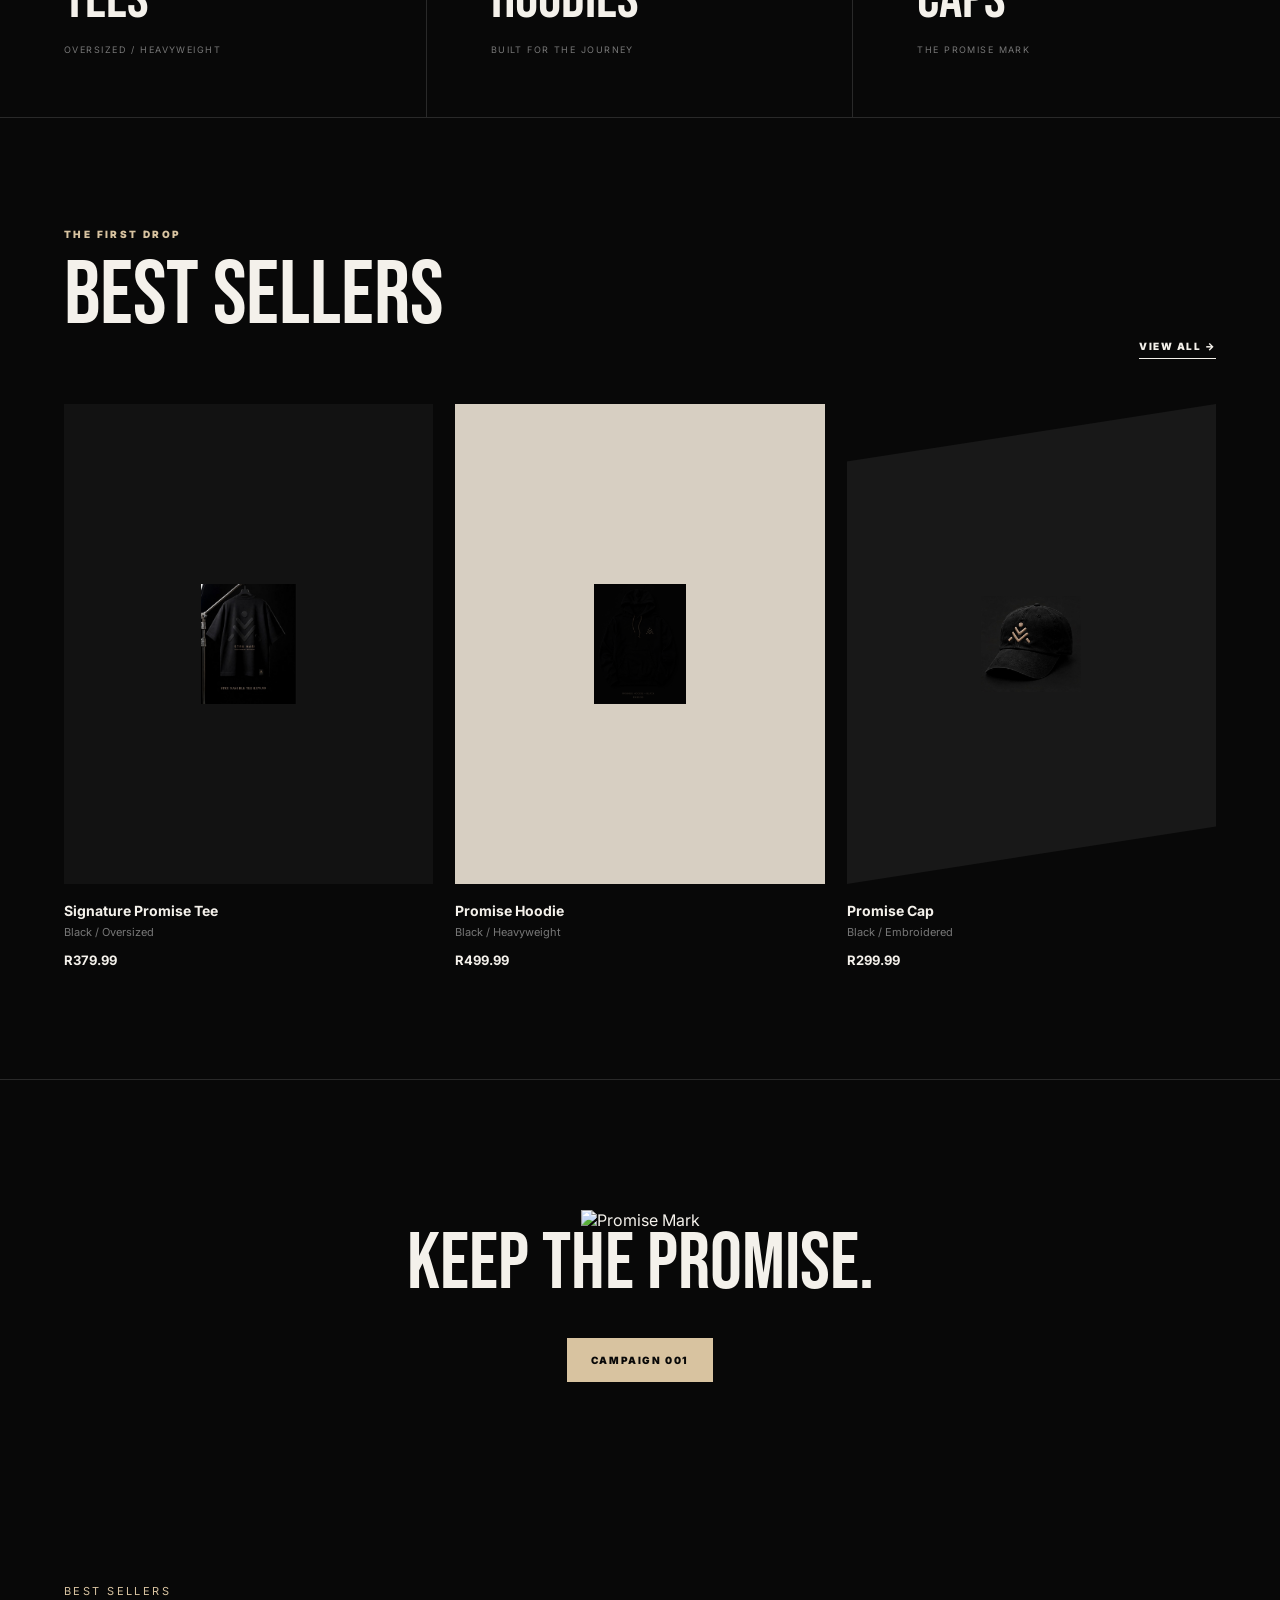
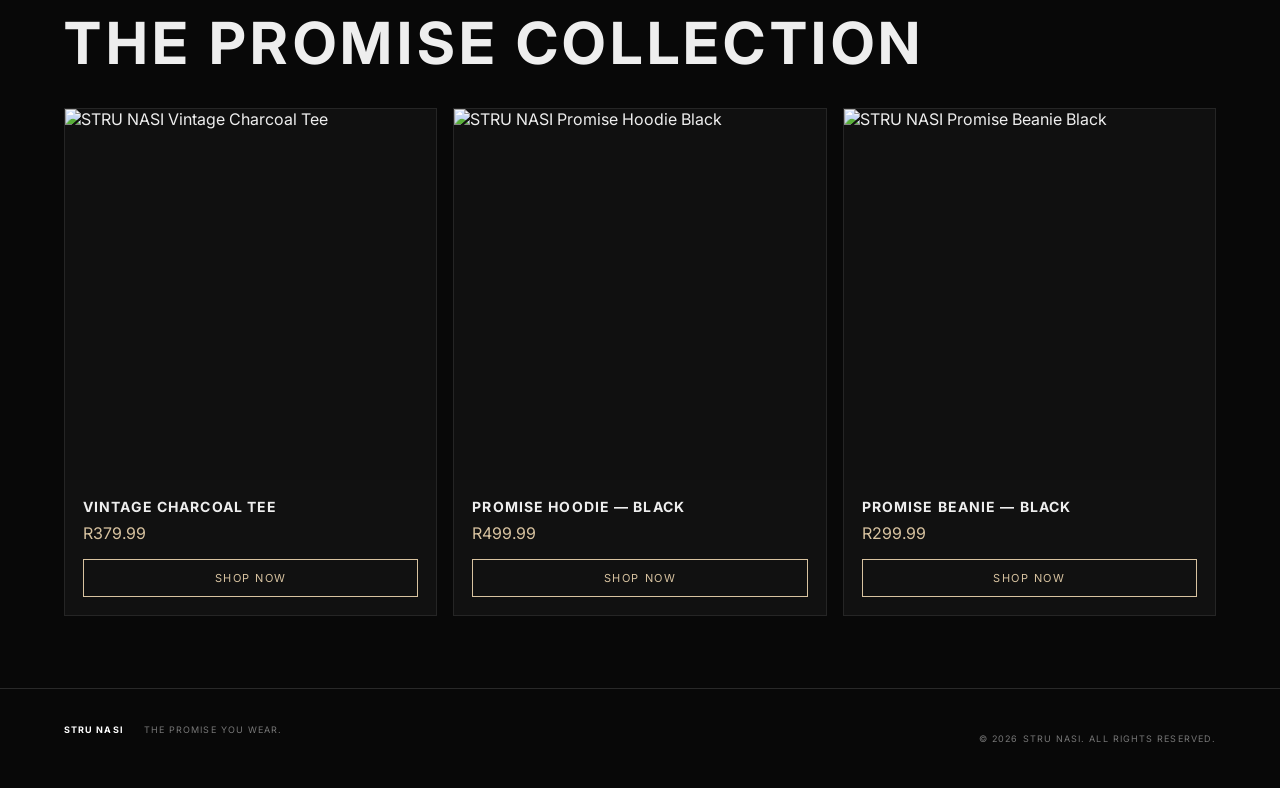
==== commit 4f50bd17: "Update index.html" ====
--- a/index.html
+++ b/index.html
@@ -2,7 +2,7 @@
 <section class="hero"><img src="assets/stru-nasi-home.jpg" alt="STRU NASI Campaign 001" class="hero-img"><div class="hero-overlay"><p class="kicker">CAMPAIGN NO. 001</p><img class="hero-mark" src="assets/stru-nasi-mark.jpg" alt="Promise Mark"><h1>THE PROMISE<br><em>YOU WEAR.</em></h1><p>A promise to yourself. A reminder that the struggle is part of the journey.</p><a class="btn" href="shop.html">SHOP THE DROP</a></div></section>
 <section class="intro"><p class="kicker">STRU NASI</p><h2>MORE THAN<br>CLOTHING.</h2><p>Built for the dreamers, the strugglers and everyone still becoming. STRU NASI turns a personal promise into something you can wear every day.</p><a class="under" href="story.html">READ OUR STORY →</a></section>
 <section class="categories"><a href="shop.html?filter=tees"><span>01</span><h3>TEES</h3><small>OVERSIZED / HEAVYWEIGHT</small></a><a href="shop.html?filter=hoodies"><span>02</span><h3>HOODIES</h3><small>BUILT FOR THE JOURNEY</small></a><a href="shop.html?filter=caps"><span>03</span><h3>CAPS</h3><small>THE PROMISE MARK</small></a></section>
-<section class="best"><div class="section-head"><div><p class="kicker">THE FIRST DROP</p><h2>BEST SELLERS</h2></div><a class="under" href="shop.html">VIEW ALL →</a></div><div class="products"><article><div class="product-card black"><img src="assets/stru-nasi-black-tee.jpg" alt="Promise Mark"></div><h4>Signature Promise Tee</h4><p>Black / Oversized</p><b>R379.99</b></article><article><div class="product-card bone"><img src="assets/stru-nasi-blchoodie.jpg" alt="Promise Mark"></div><h4>Promise Hoodie</h4><p>Black / Heavyweight</p><b>R499.99</b></article><article><div class="product-card cap"><img src="assets/promise-mark.svg" alt="Promise Mark"></div><h4>Promise Cap</h4><p>Black / Embroidered</p><b>R299.99</b></article></div></section>
+<section class="best"><div class="section-head"><div><p class="kicker">THE FIRST DROP</p><h2>BEST SELLERS</h2></div><a class="under" href="shop.html">VIEW ALL →</a></div><div class="products"><article><div class="product-card black"><img src="assets/stru-nasi-black-tee.jpg" alt="Promise Mark"></div><h4>Signature Promise Tee</h4><p>Black / Oversized</p><b>R379.99</b></article><article><div class="product-card bone"><img src="assets/stru-nasi-blchoodie.jpg" alt="Promise Mark"></div><h4>Promise Hoodie</h4><p>Black / Heavyweight</p><b>R499.99</b></article><article><div class="product-card cap"><img src="assets/stru-nasi-cap.jpg" alt="Promise Mark"></div><h4>Promise Cap</h4><p>Black / Embroidered</p><b>R299.99</b></article></div></section>
 <section class="statement"><img src="assets/promise-mark.svg" alt="Promise Mark"><h2>KEEP THE PROMISE.</h2><a class="btn" href="campaign.html">CAMPAIGN 001</a></section>
 <section class="sn-products"><div class="sn-products-head"><p class="eyebrow">BEST SELLERS</p><h2>THE PROMISE COLLECTION</h2></div>
 <div class="sn-product-grid">
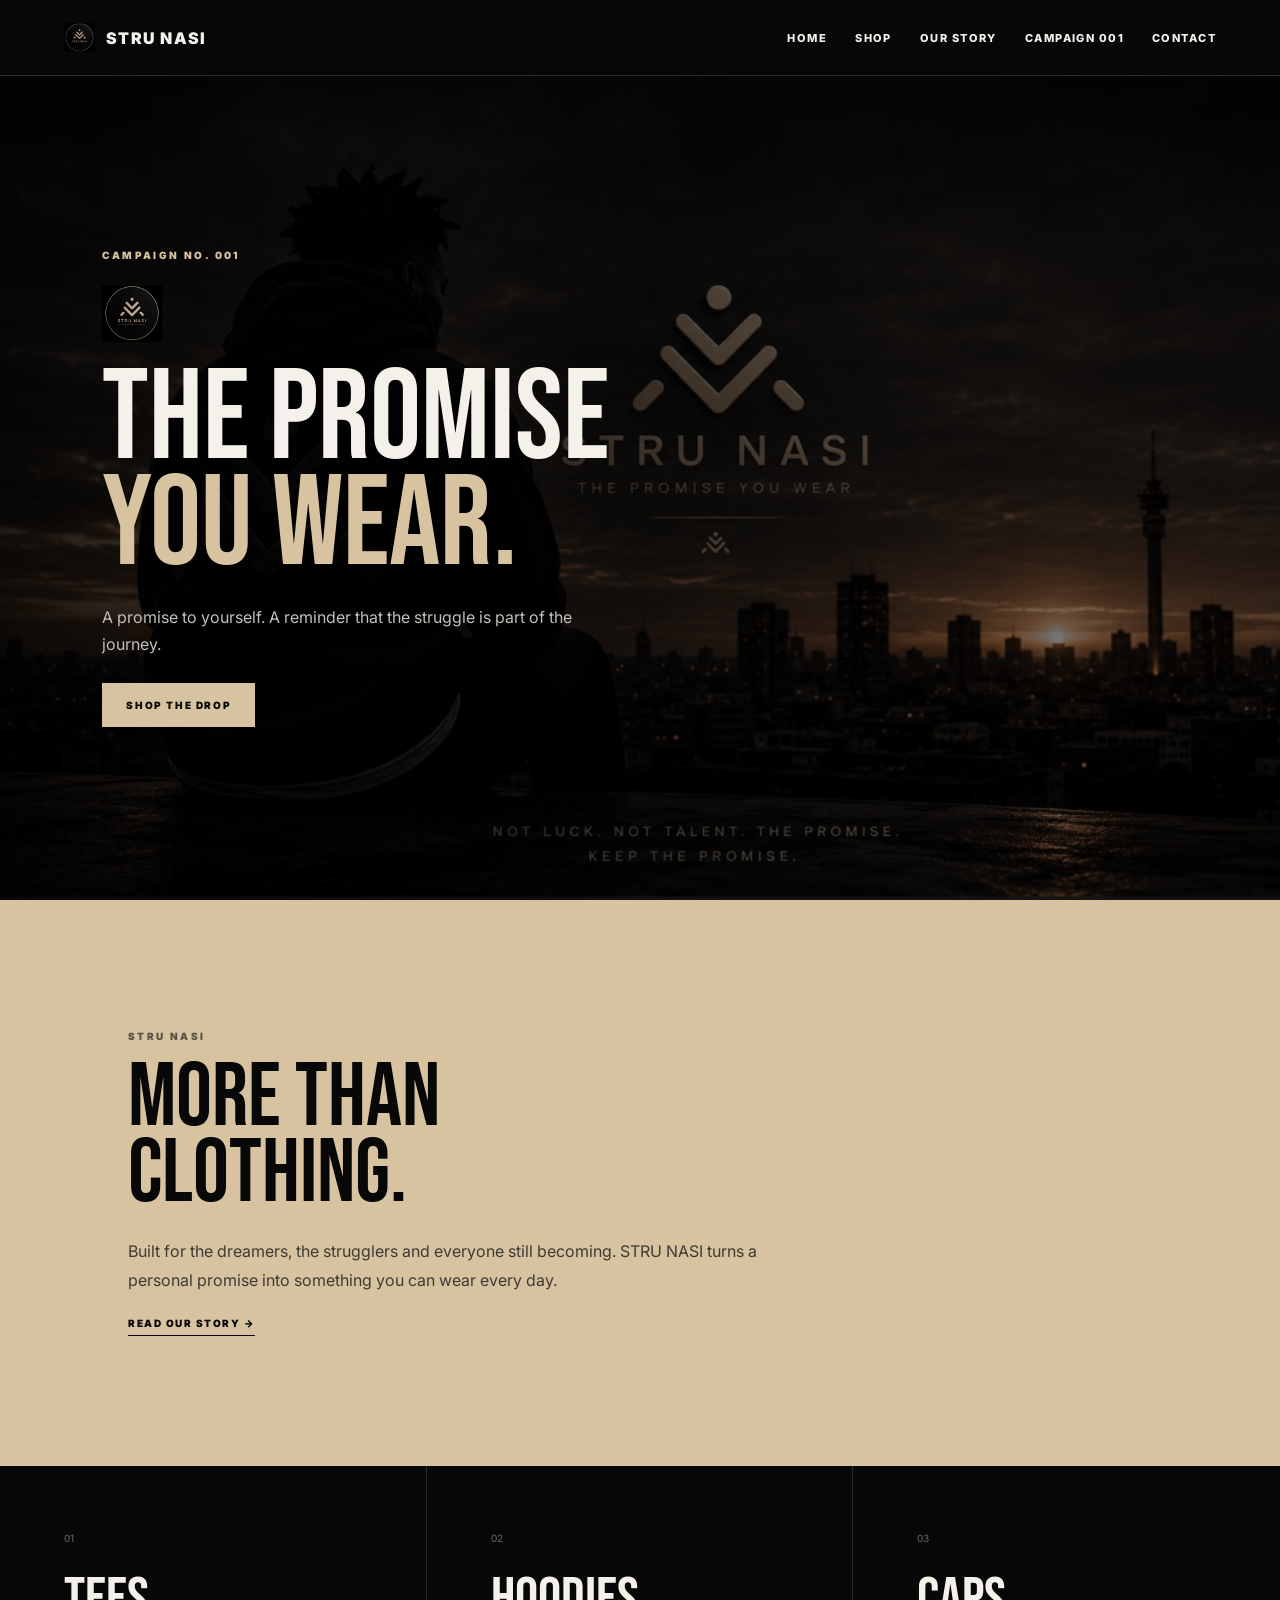
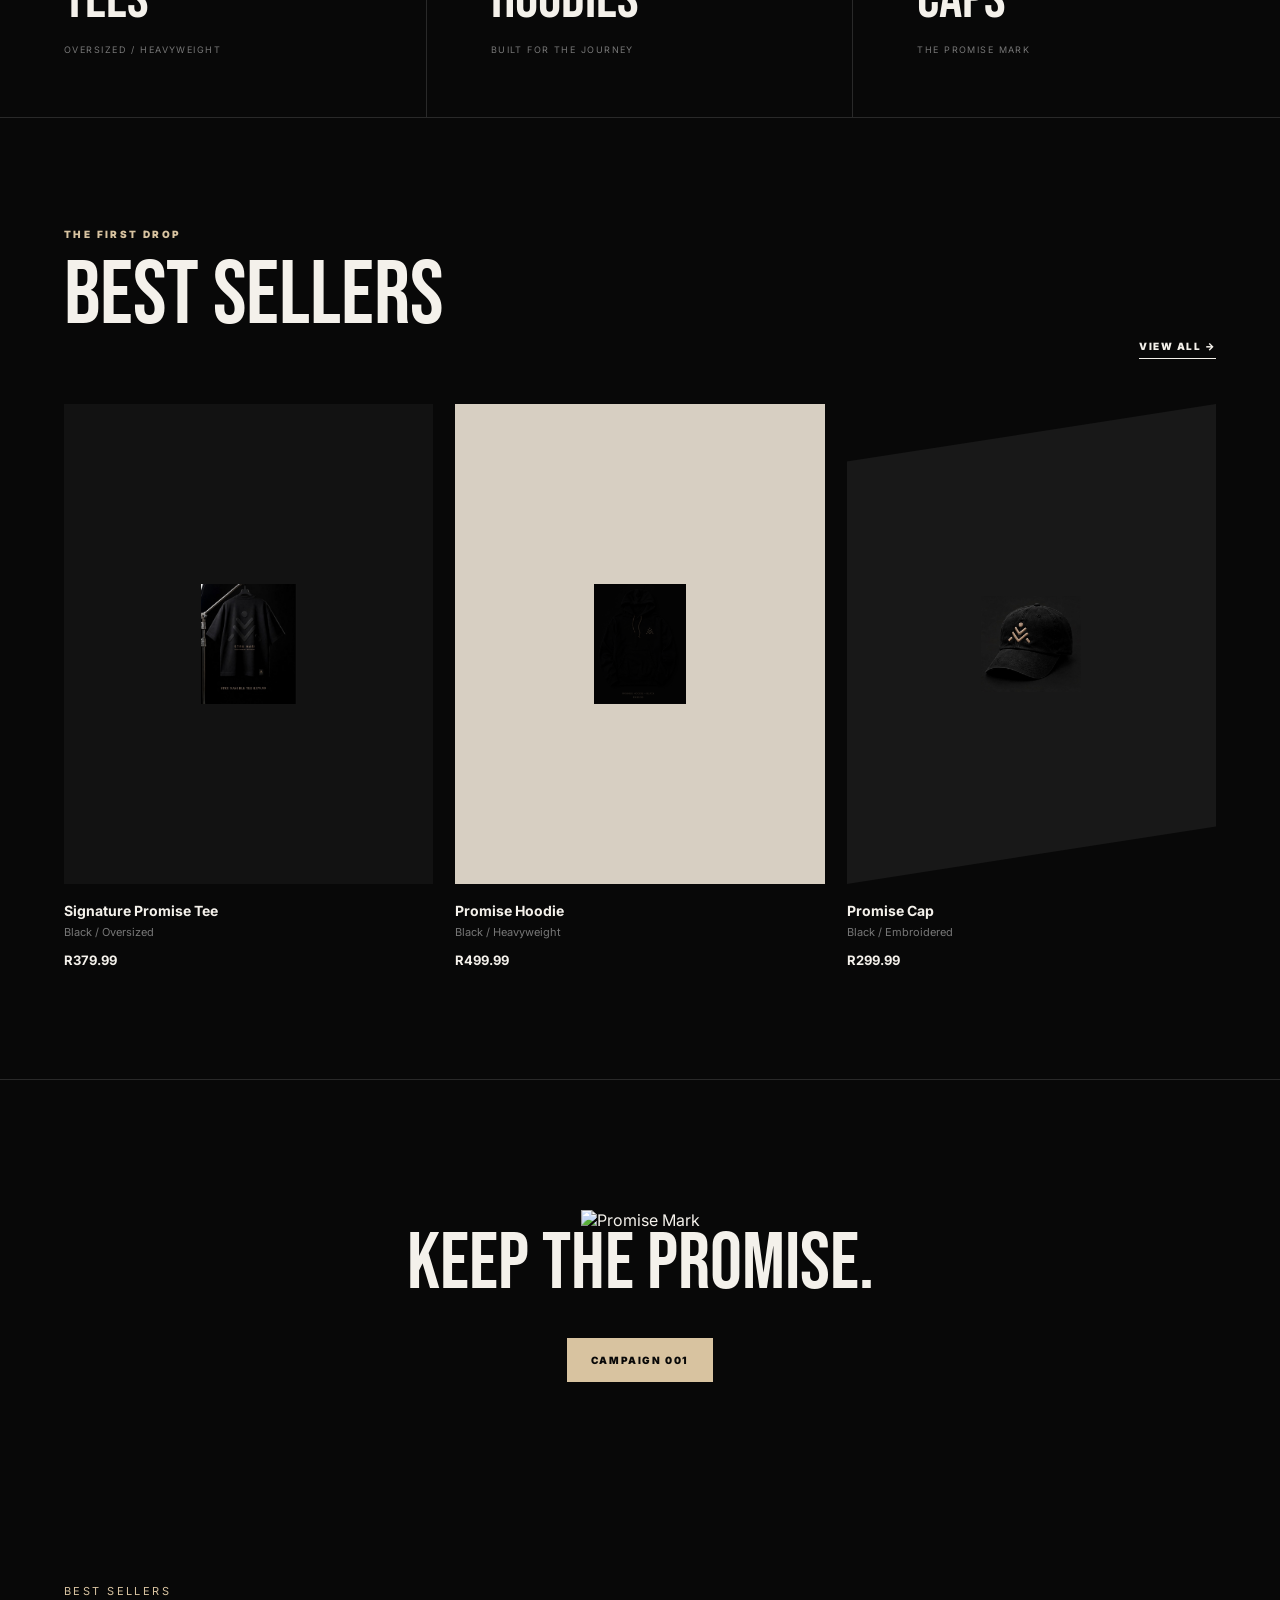
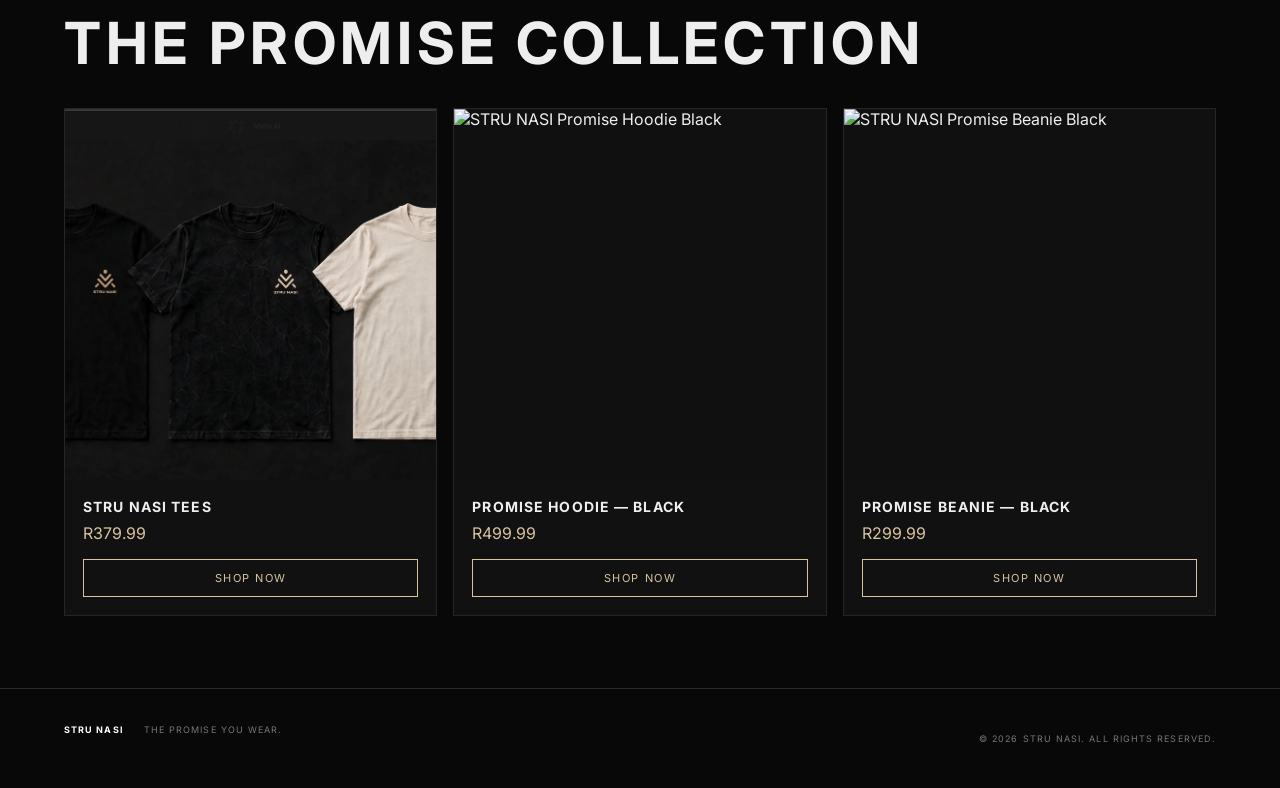
==== commit a2ef1bb1: "Update index.html" ====
--- a/index.html
+++ b/index.html
@@ -7,8 +7,8 @@
 <section class="sn-products"><div class="sn-products-head"><p class="eyebrow">BEST SELLERS</p><h2>THE PROMISE COLLECTION</h2></div>
 <div class="sn-product-grid">
 <article class="sn-product-card">
-<a href="shop.html" class="sn-product-image"><img src="assets/vintage-charcoal-tee.png" alt="STRU NASI Vintage Charcoal Tee"></a>
-<div class="sn-product-info"><h3>Vintage Charcoal Tee</h3><p class="sn-price">R379.99</p><a class="sn-button" href="shop.html">SHOP NOW</a></div>
+<a href="shop.html" class="sn-product-image"><img src="assets/stru-nasi-tees.jpg" alt="STRU NASI Tees"></a>
+<div class="sn-product-info"><h3>Stru Nasi Tees</h3><p class="sn-price">R379.99</p><a class="sn-button" href="shop.html">SHOP NOW</a></div>
 </article>
 <article class="sn-product-card">
 <a href="shop.html" class="sn-product-image"><img src="assets/promise-hoodie-black.png" alt="STRU NASI Promise Hoodie Black"></a>
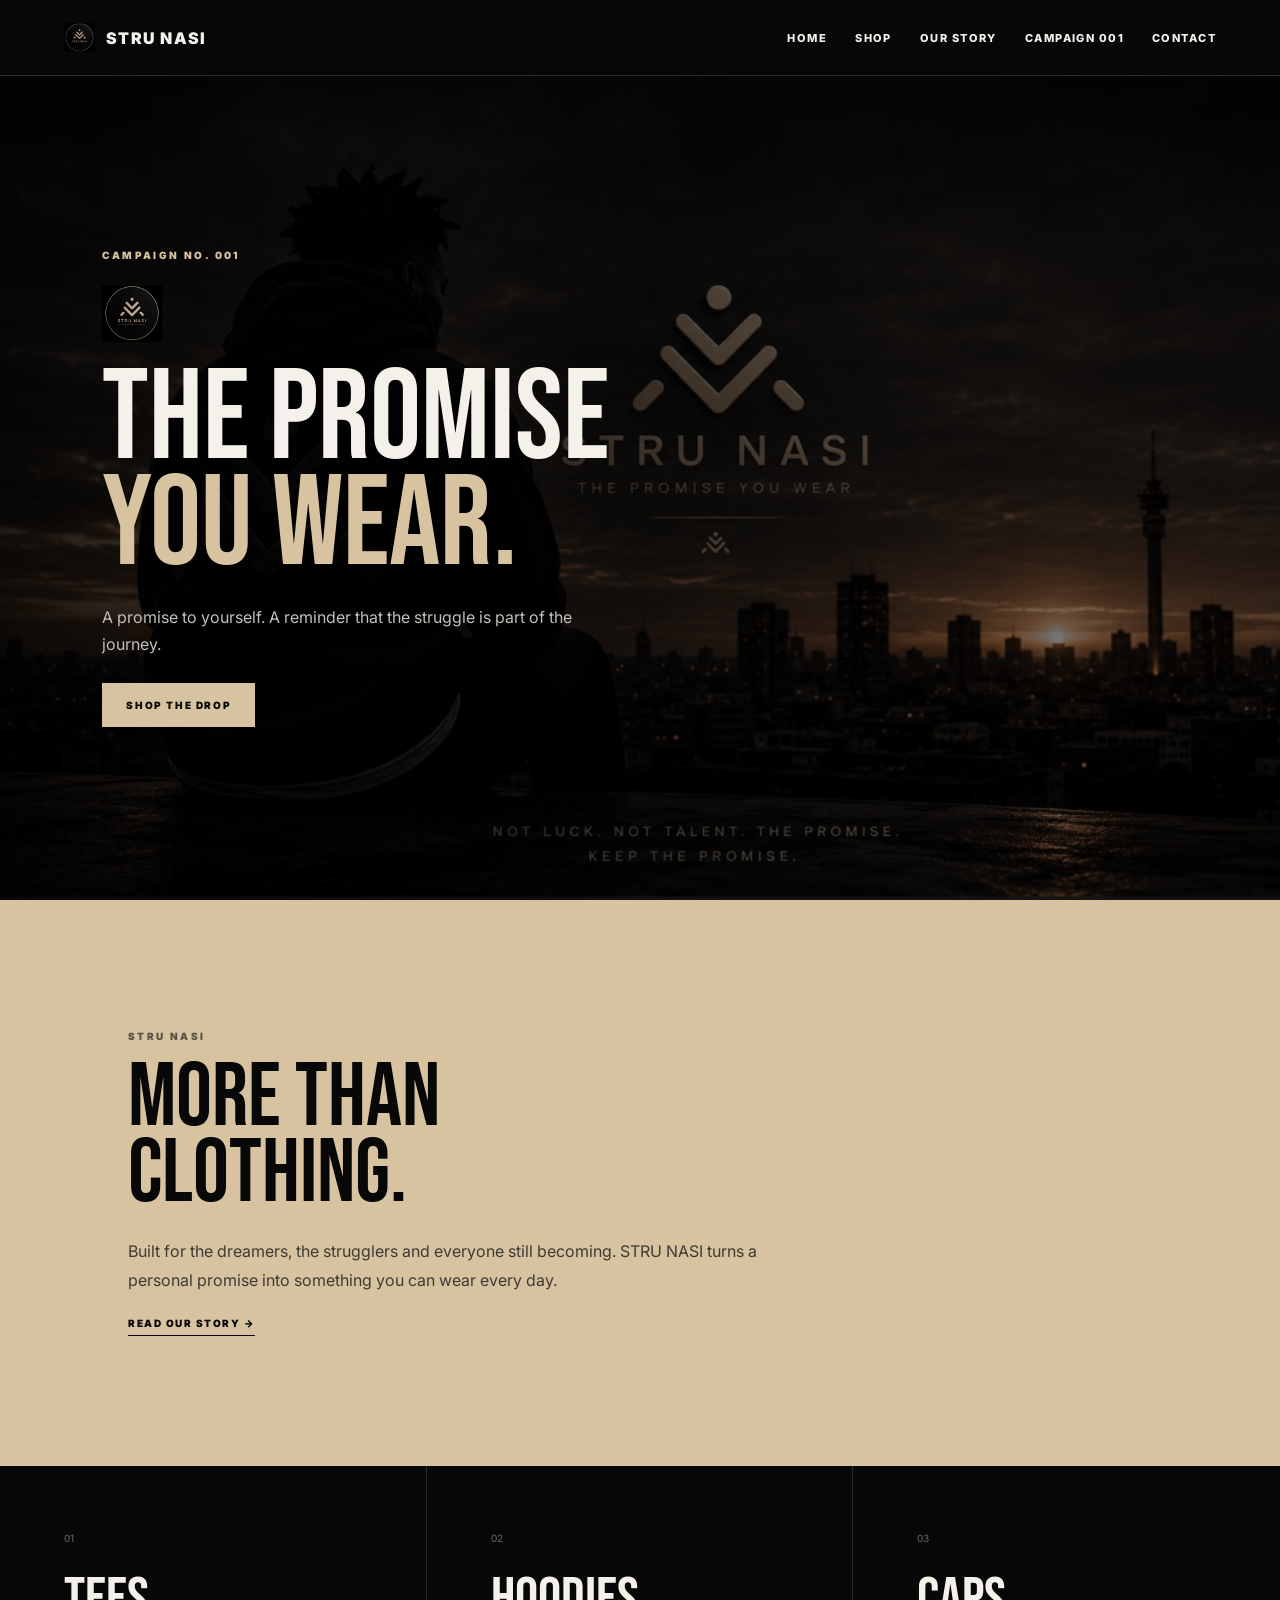
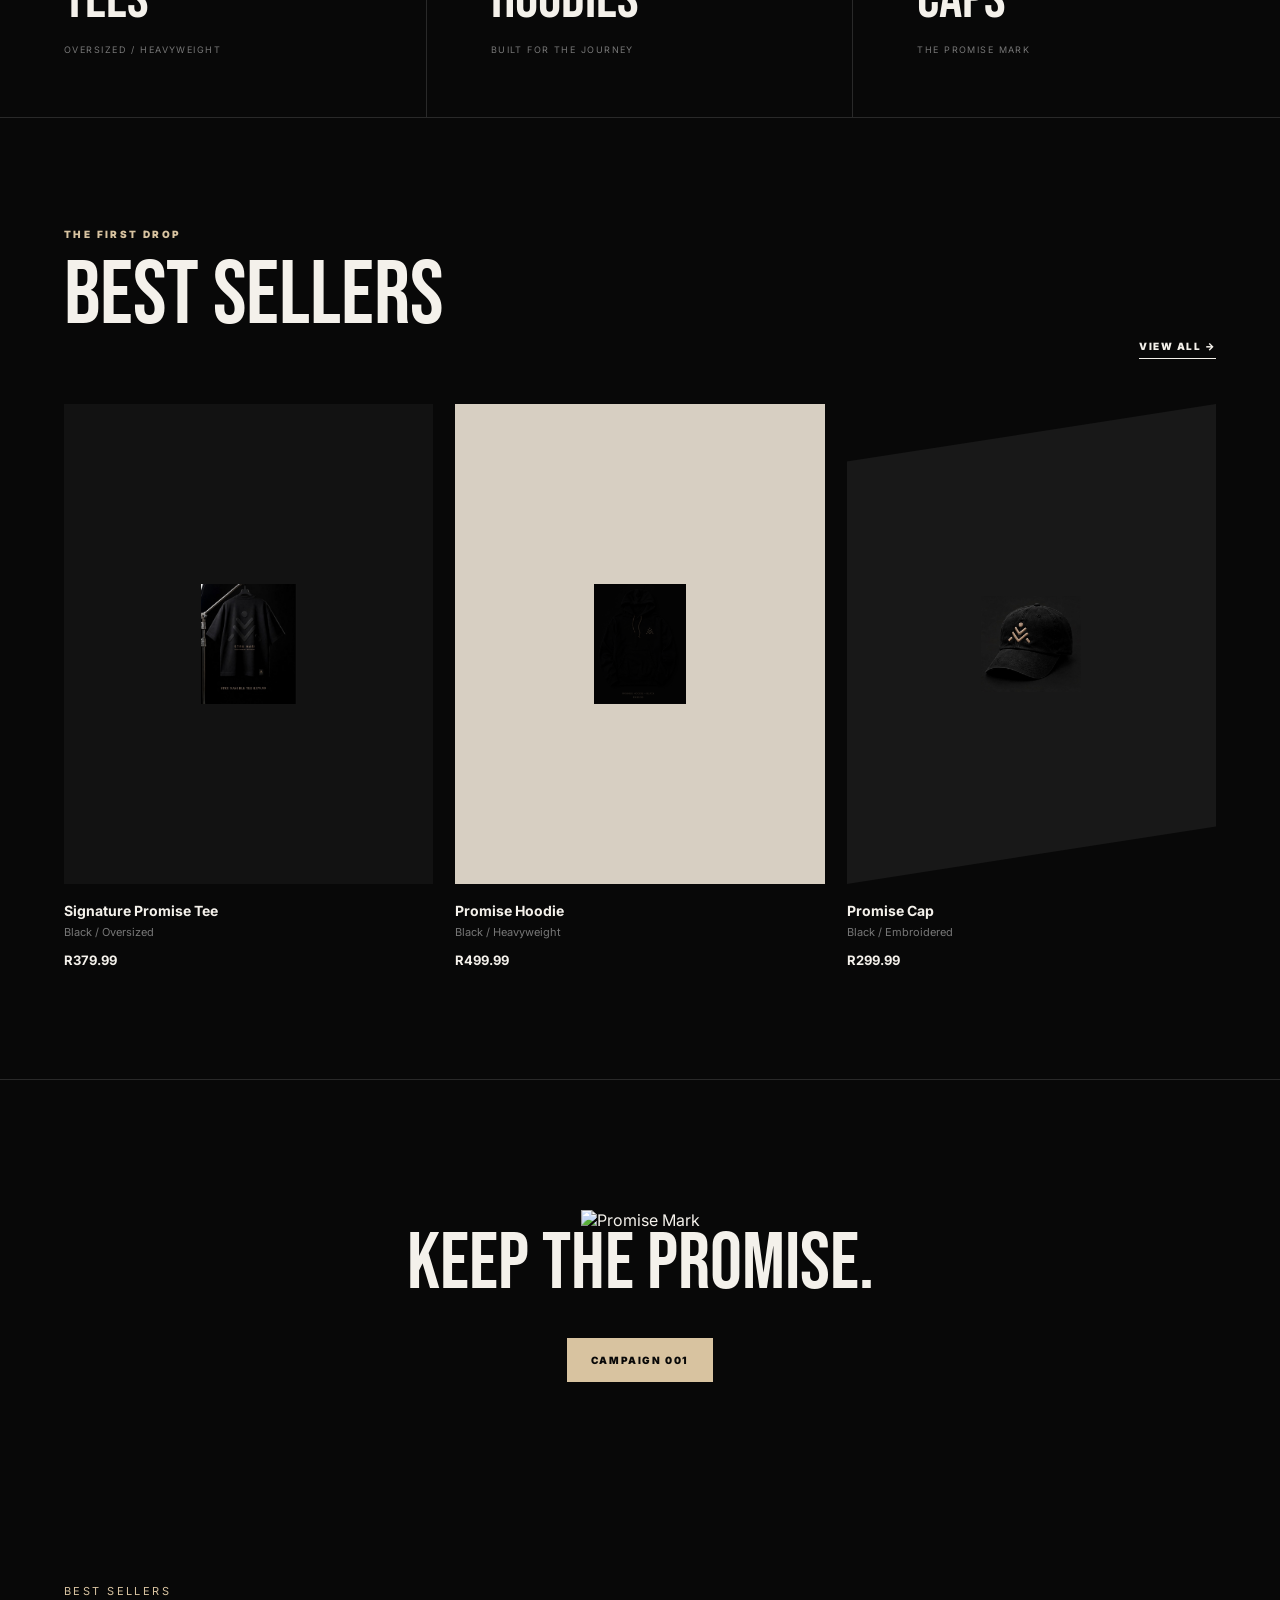
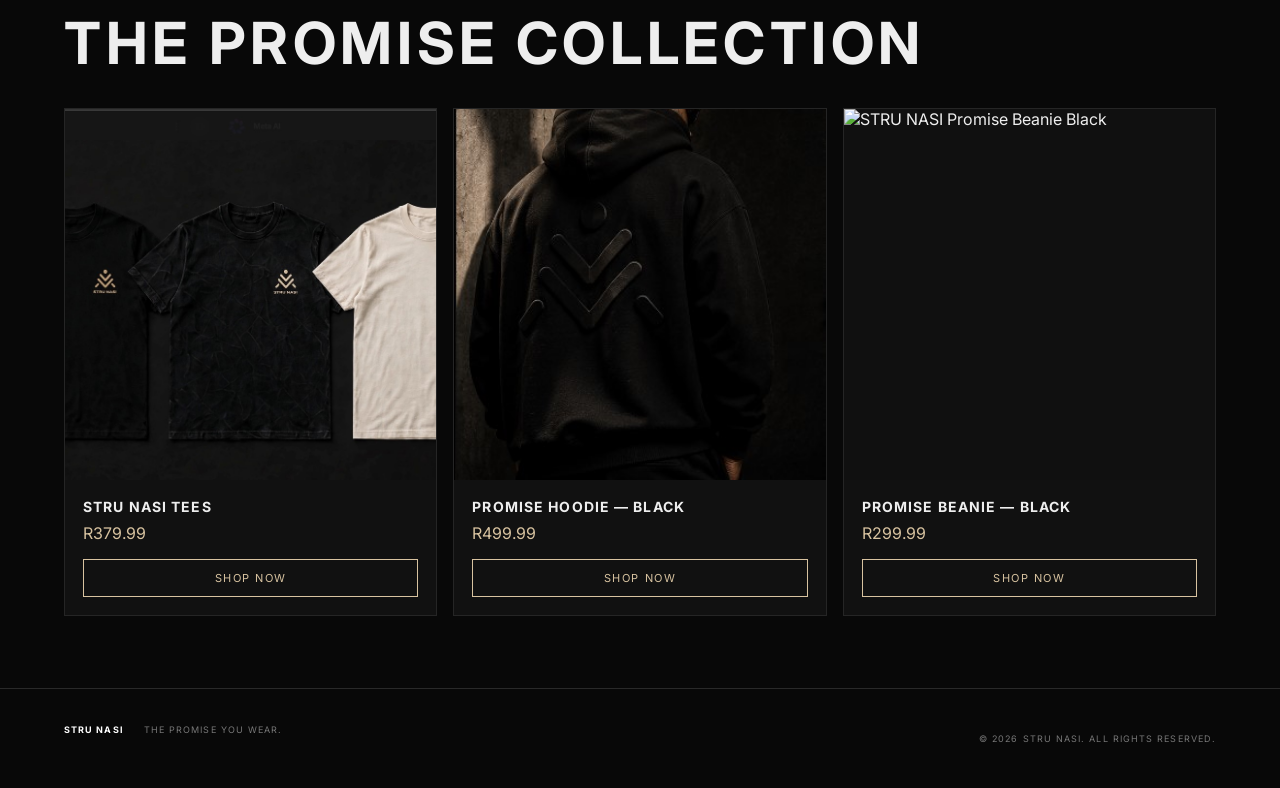
==== commit ea8cea09: "Update index.html" ====
--- a/index.html
+++ b/index.html
@@ -11,7 +11,7 @@
 <div class="sn-product-info"><h3>Stru Nasi Tees</h3><p class="sn-price">R379.99</p><a class="sn-button" href="shop.html">SHOP NOW</a></div>
 </article>
 <article class="sn-product-card">
-<a href="shop.html" class="sn-product-image"><img src="assets/promise-hoodie-black.png" alt="STRU NASI Promise Hoodie Black"></a>
+<a href="shop.html" class="sn-product-image"><img src="assets/stru-nasi-hoodie-back.jpg" alt="STRU NASI Promise Hoodie Black"></a>
 <div class="sn-product-info"><h3>Promise Hoodie — Black</h3><p class="sn-price">R499.99</p><a class="sn-button" href="shop.html">SHOP NOW</a></div>
 </article>
 <article class="sn-product-card">
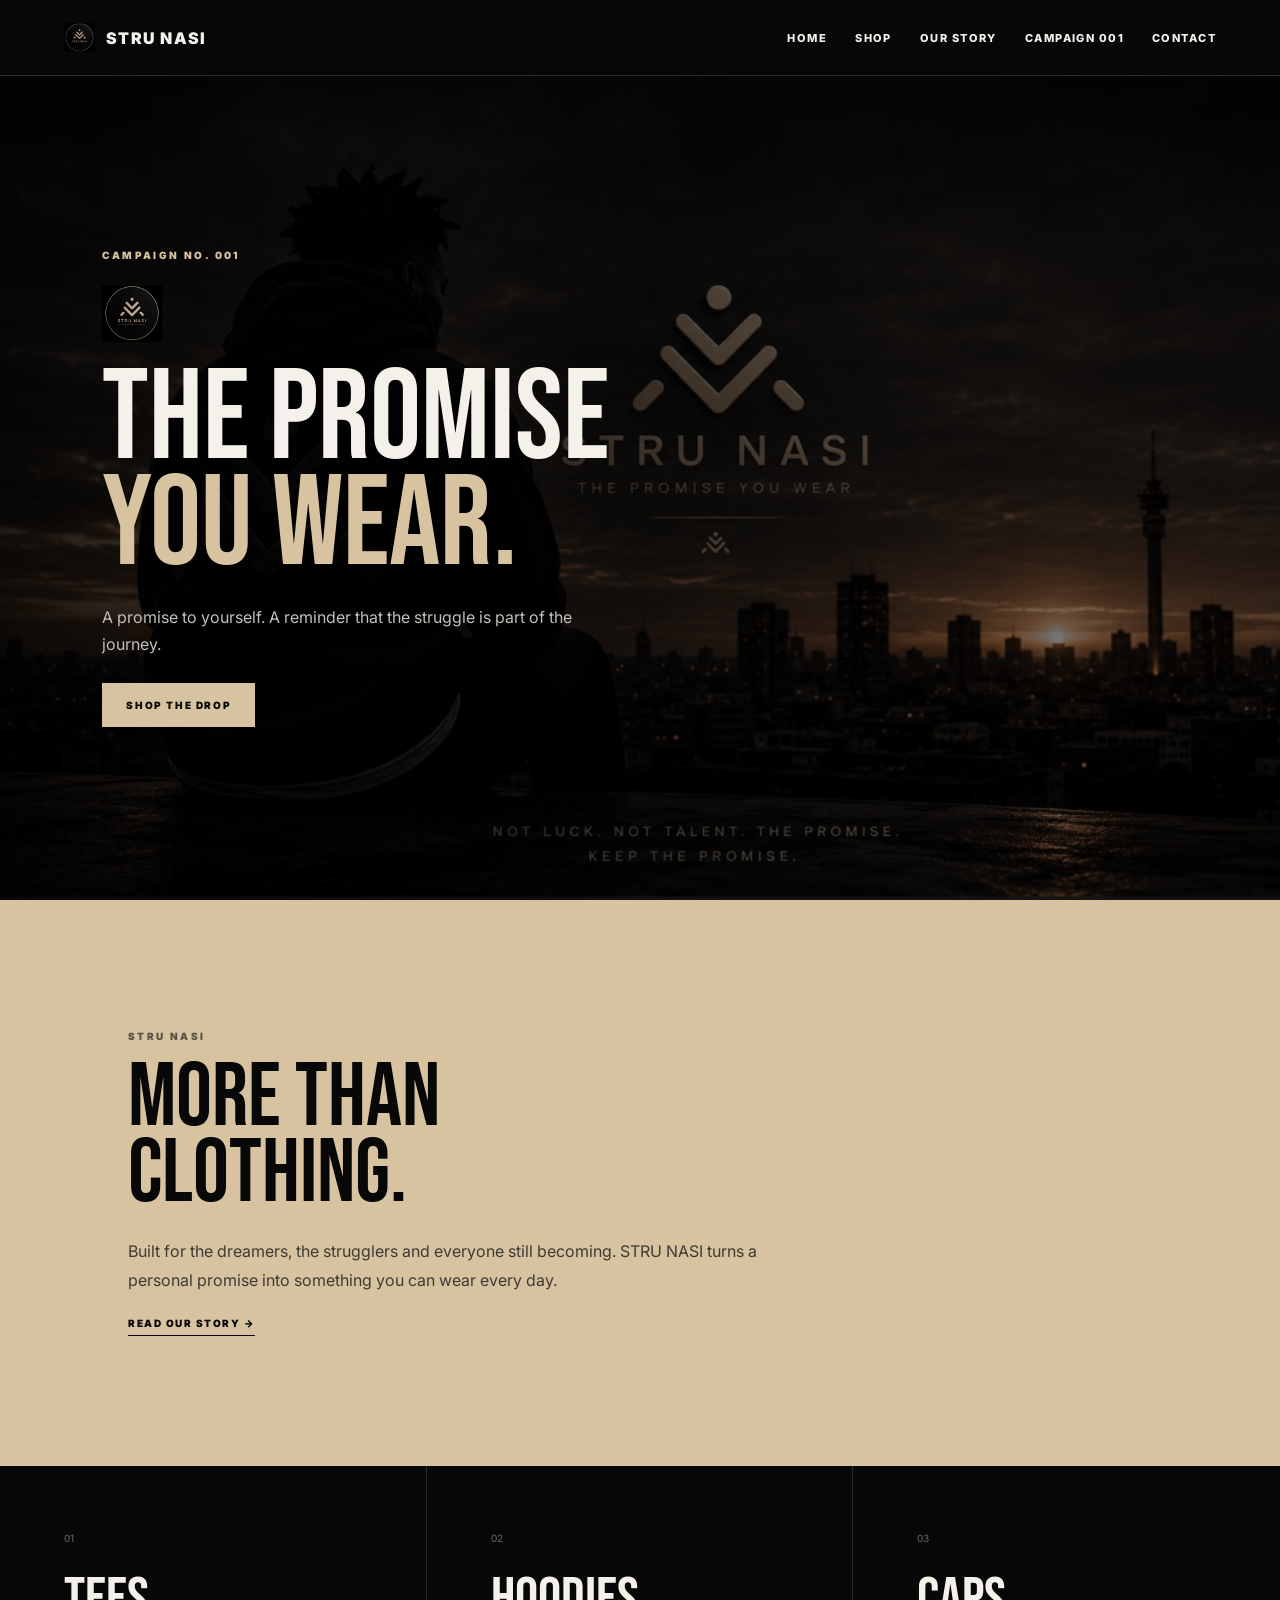
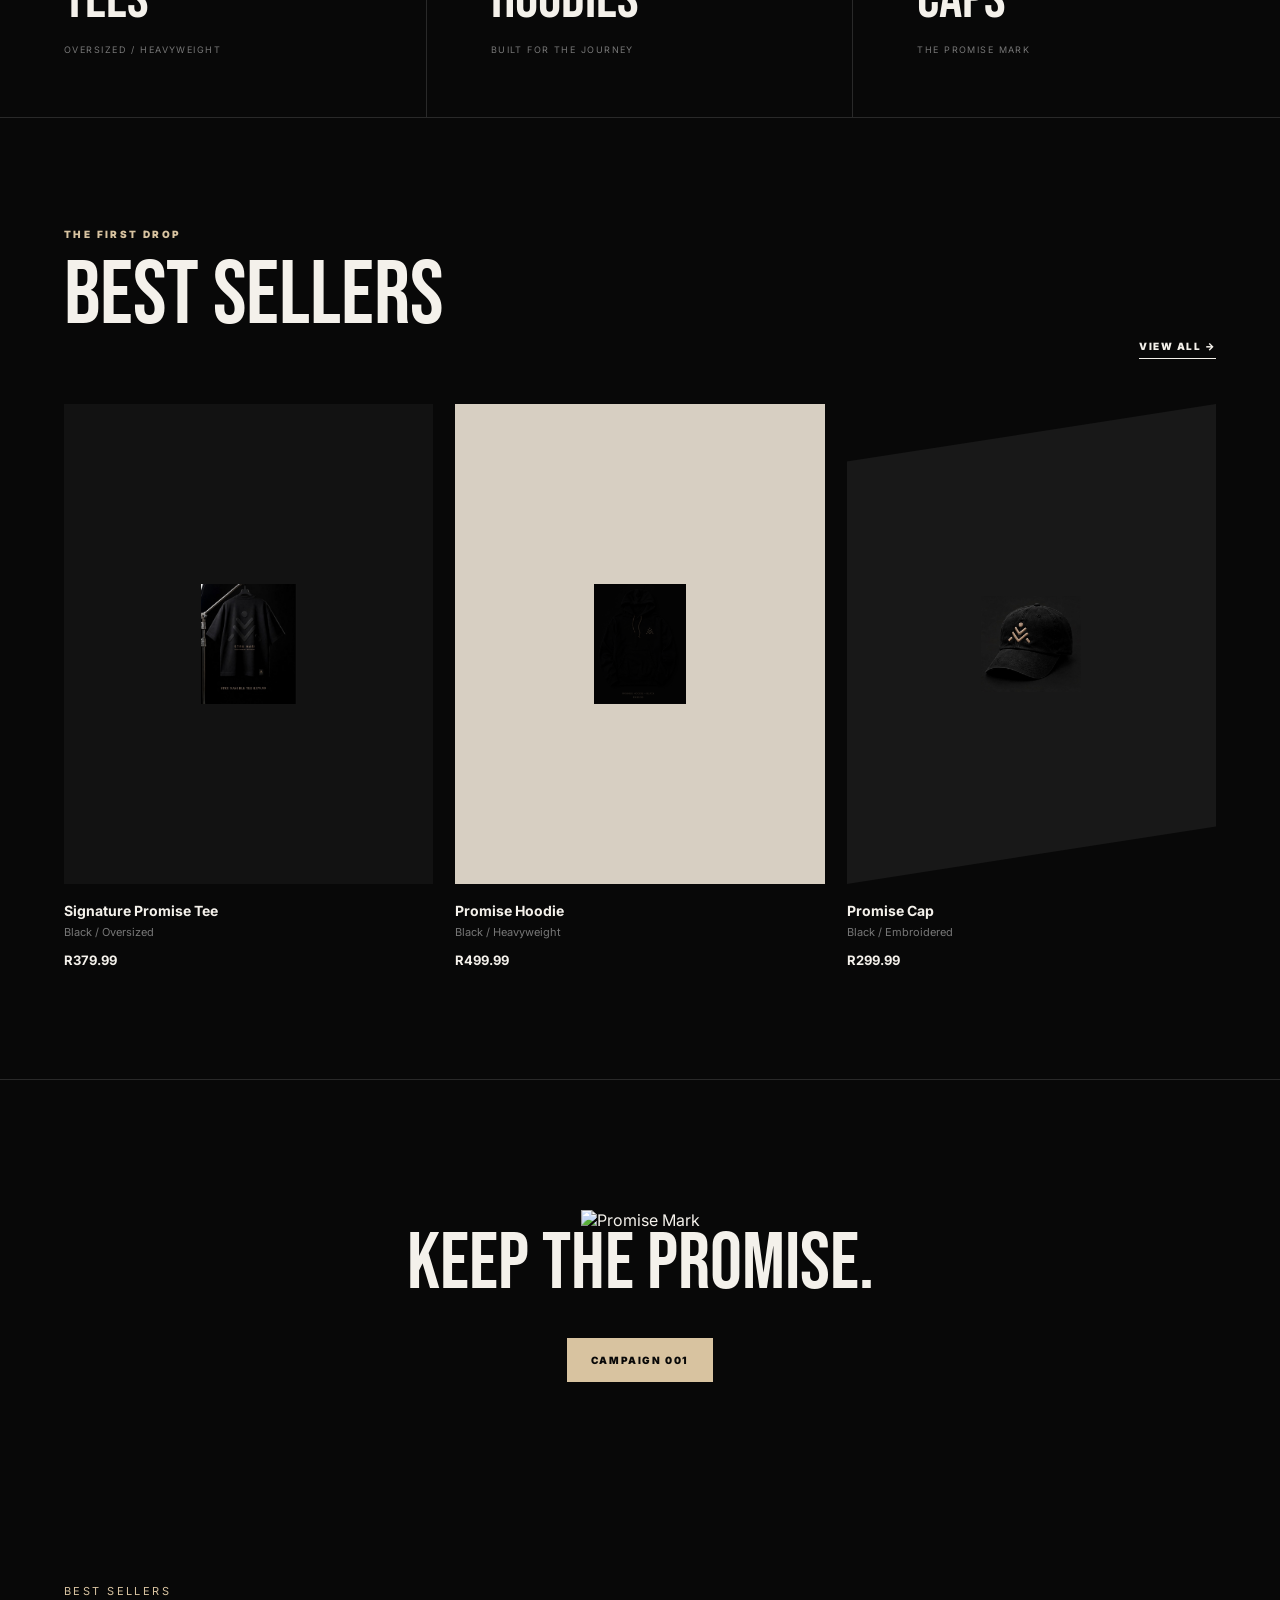
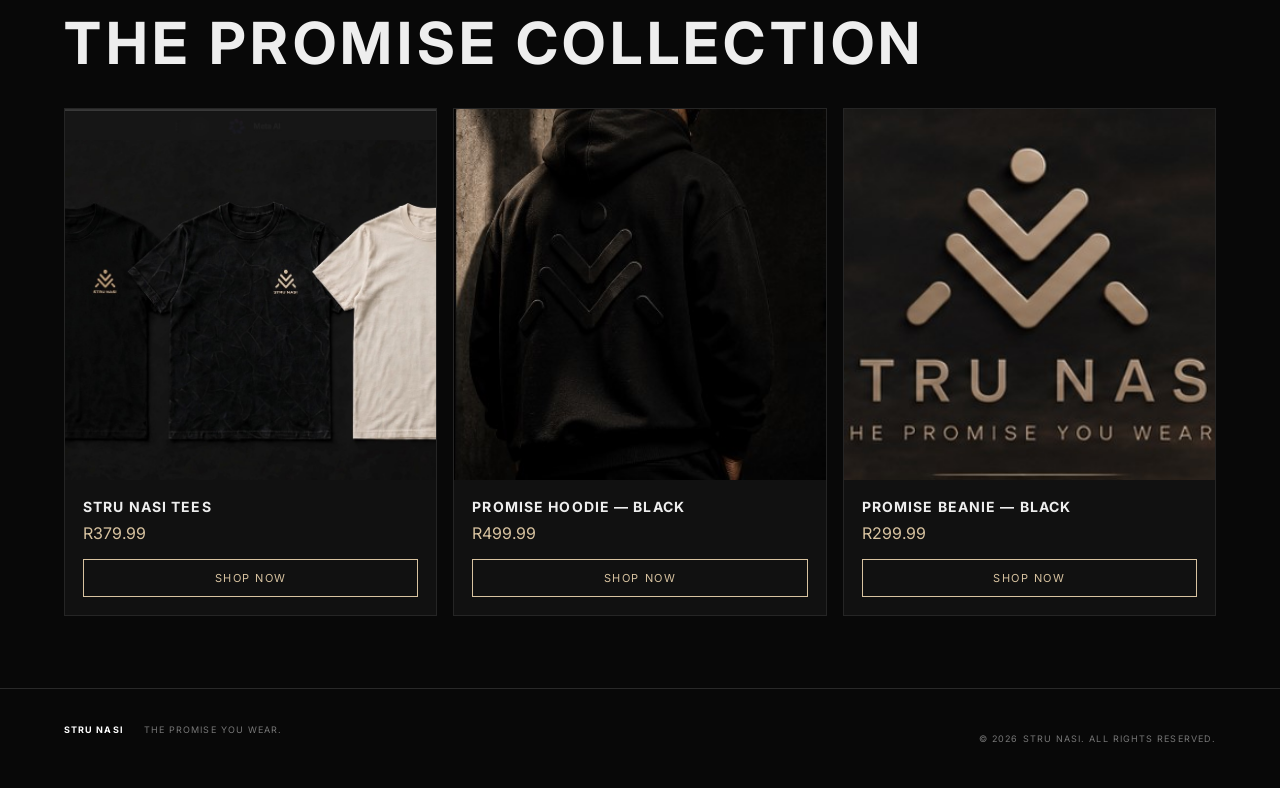
==== commit 5abf6fb0: "Update index.html" ====
--- a/index.html
+++ b/index.html
@@ -15,7 +15,7 @@
 <div class="sn-product-info"><h3>Promise Hoodie — Black</h3><p class="sn-price">R499.99</p><a class="sn-button" href="shop.html">SHOP NOW</a></div>
 </article>
 <article class="sn-product-card">
-<a href="shop.html" class="sn-product-image"><img src="assets/promise-beanie-black.png" alt="STRU NASI Promise Beanie Black"></a>
+<a href="shop.html" class="sn-product-image"><img src="assets/promise-mark.jpg" alt="STRU NASI Promise Beanie Black"></a>
 <div class="sn-product-info"><h3>Promise Beanie — Black</h3><p class="sn-price">R299.99</p><a class="sn-button" href="shop.html">SHOP NOW</a></div>
 </article>
 </div>
